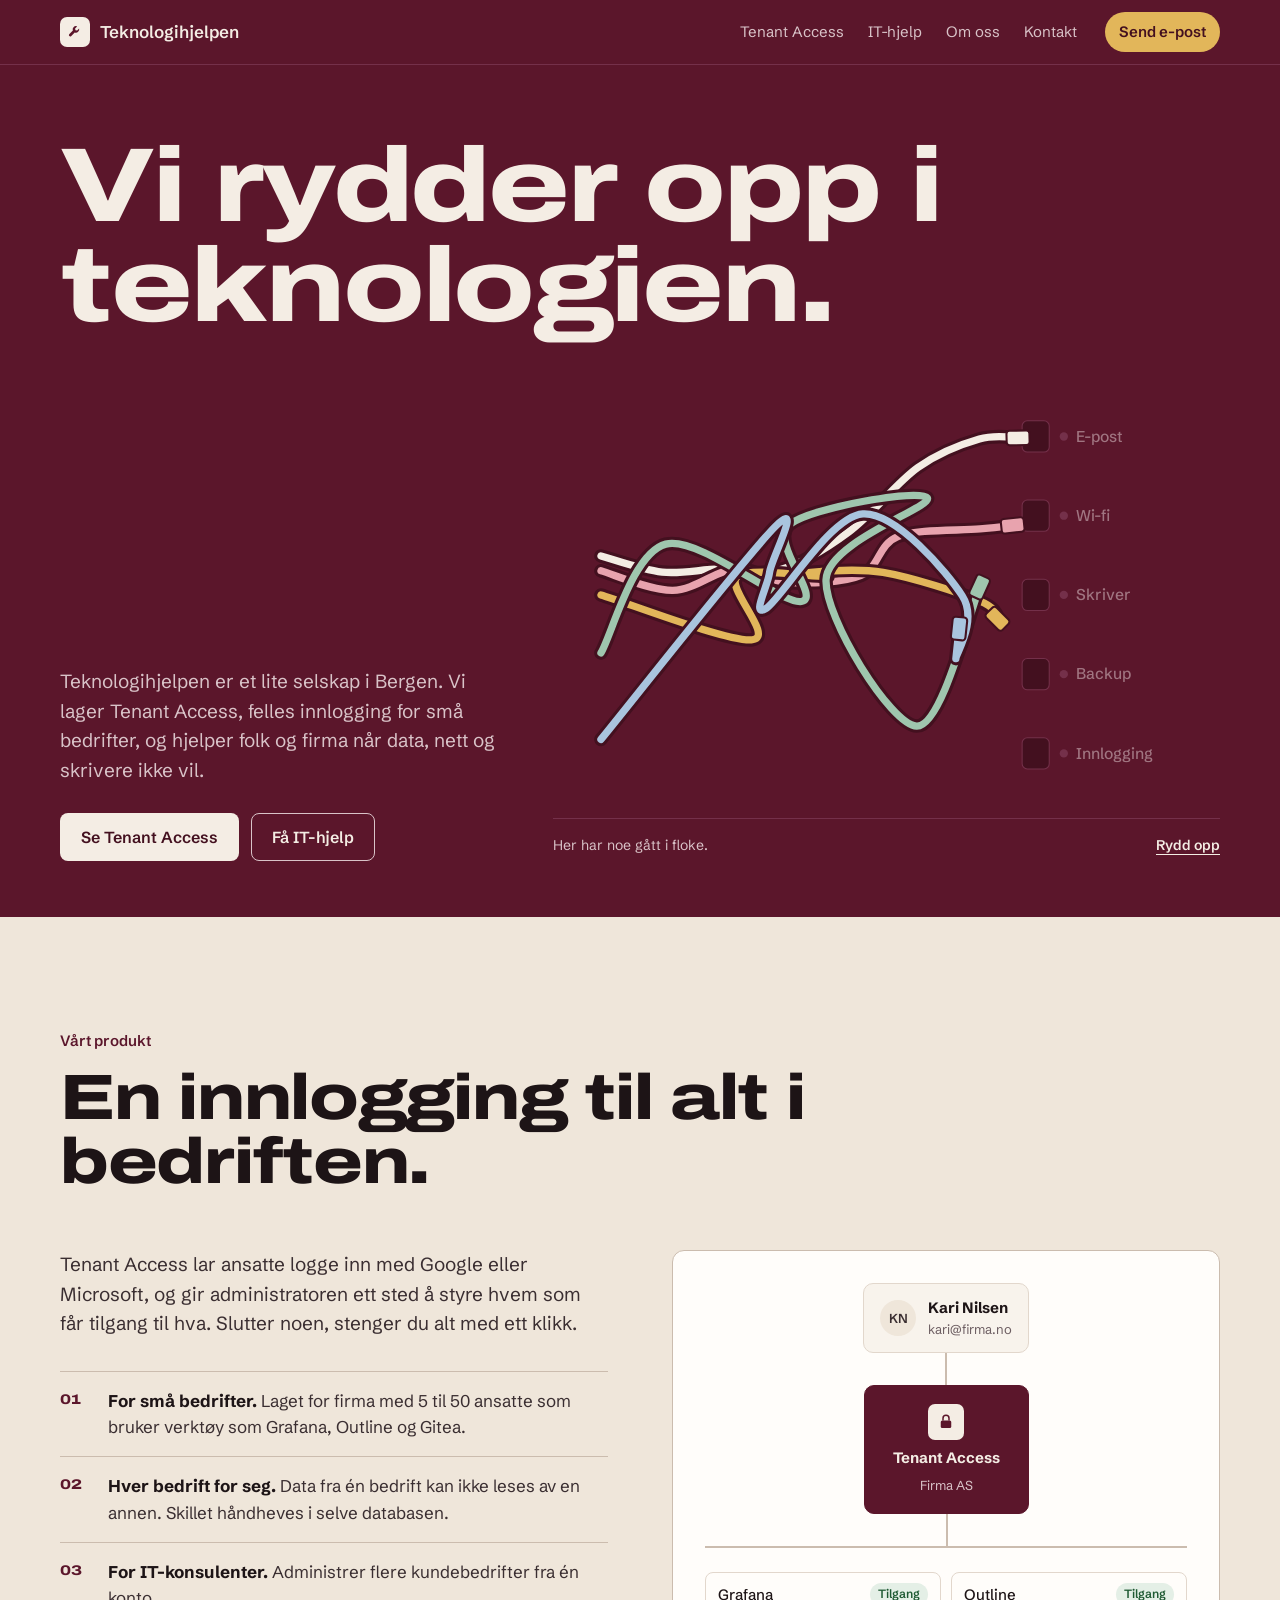
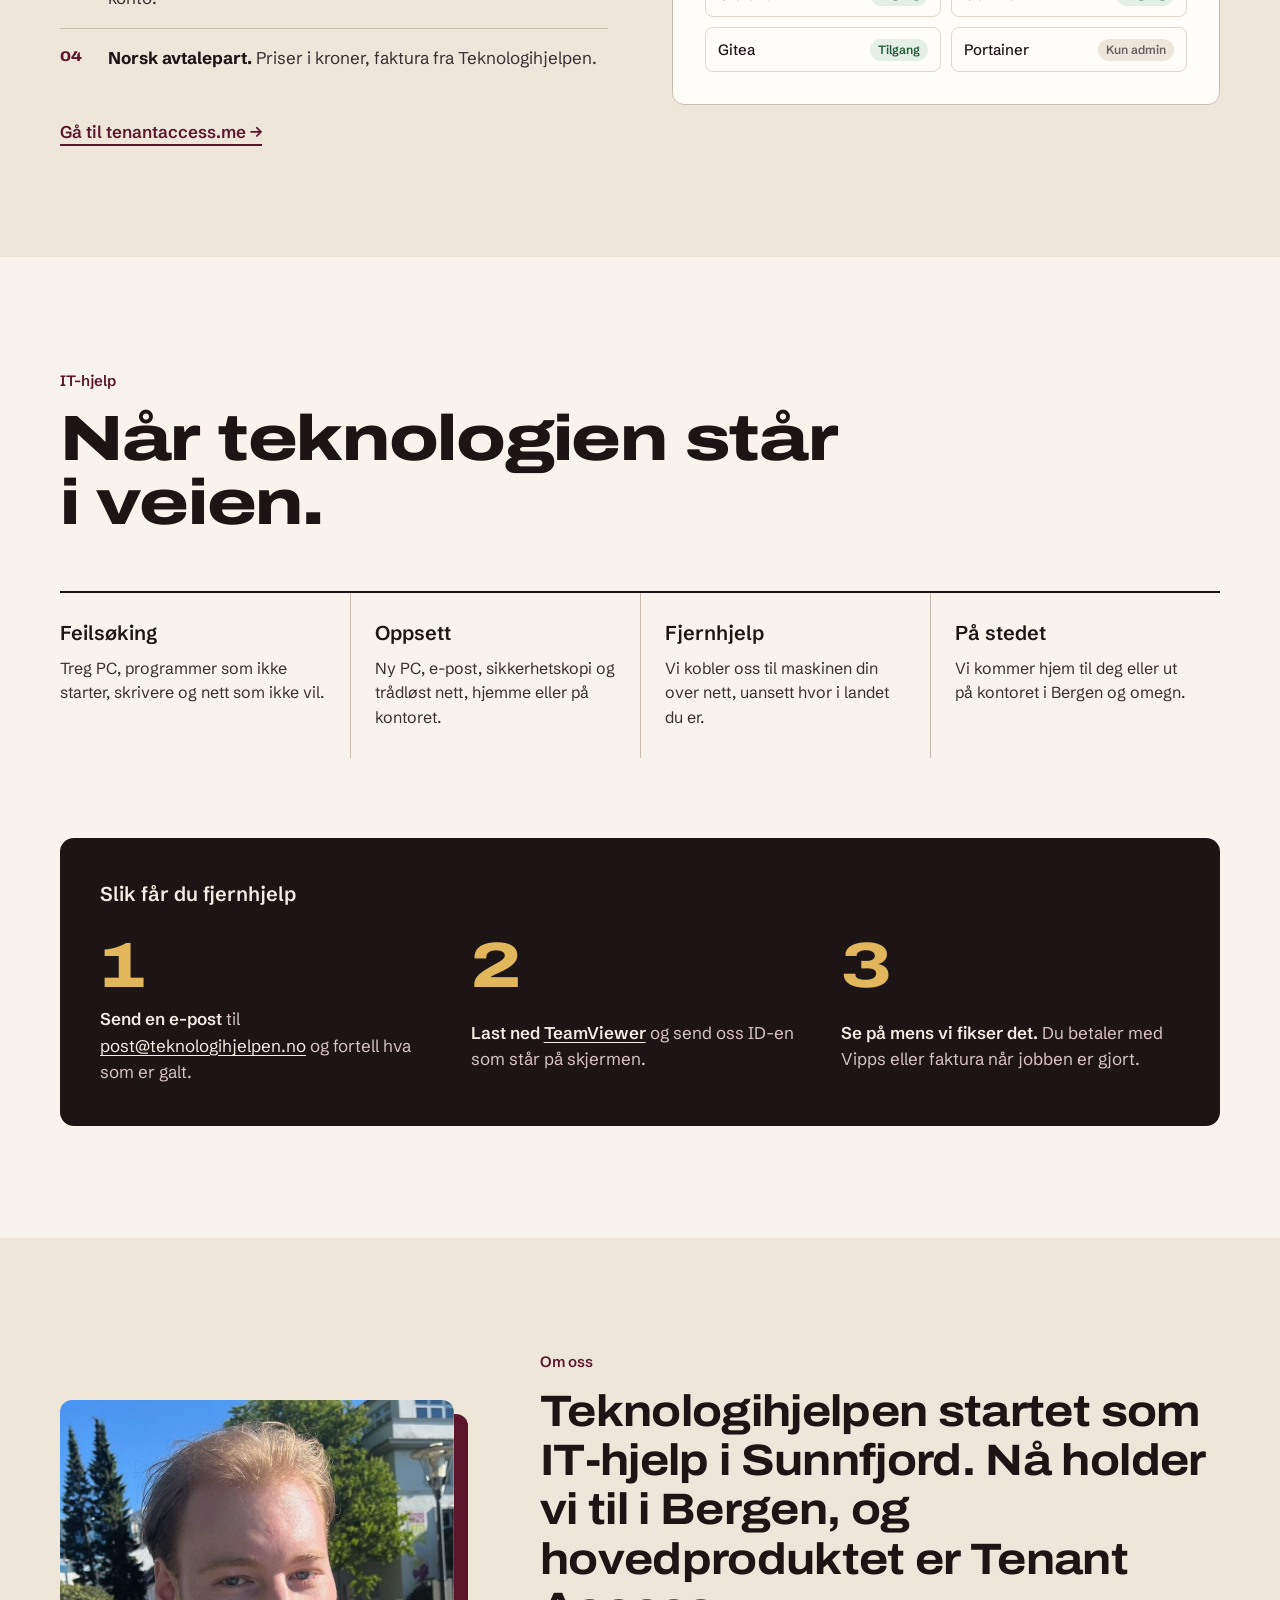
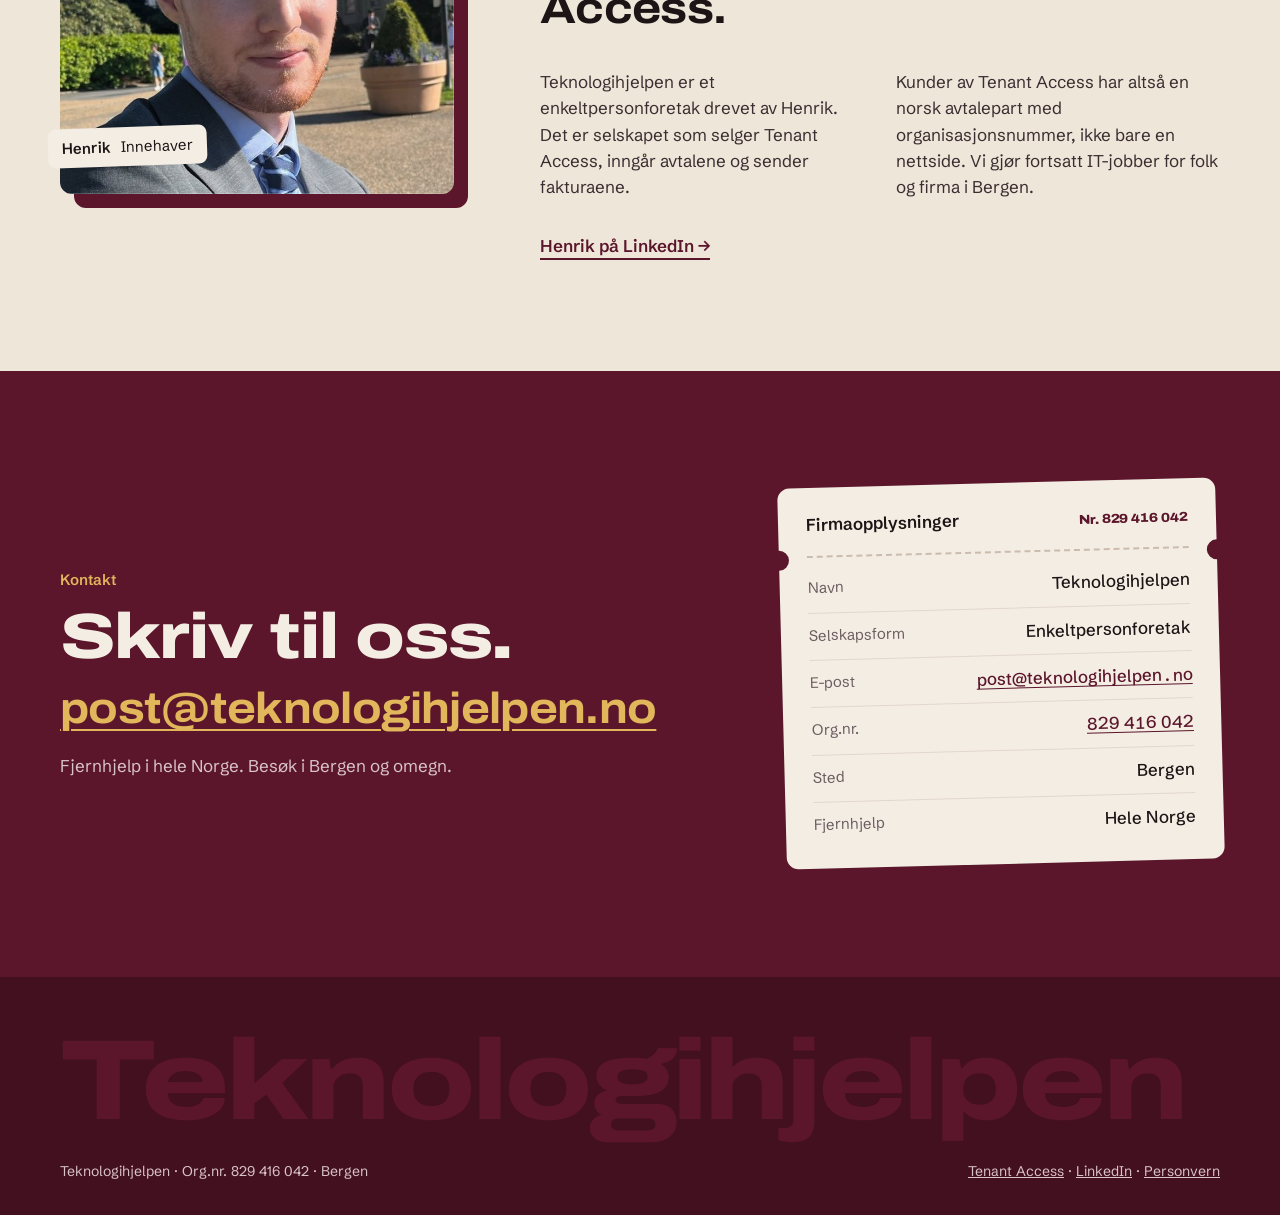
==== index.html @ 7cddd950 "Show post@teknologihjelpen.no instead of the Gmail address Co-Authored-By: Claude Opus 5.5 <noreply@" ====
<!doctype html>
<html lang="nb">
<head>
  <meta charset="utf-8">
  <meta name="viewport" content="width=device-width, initial-scale=1">
  <title>Teknologihjelpen: IT-hjelp og programvare fra Bergen</title>
  <meta name="description" content="Teknologihjelpen er et enkeltpersonforetak i Bergen. Vi lager Tenant Access, felles innlogging for små bedrifter, og hjelper folk og firma med data, nett og skrivere.">
  <meta name="theme-color" content="#5b162b">
  <link rel="icon" href="favicon.svg" type="image/svg+xml">
  <link rel="icon" href="bilder/favicon.ico" sizes="any">
  <link rel="preconnect" href="https://fonts.googleapis.com">
  <link rel="preconnect" href="https://fonts.gstatic.com" crossorigin>
  <link href="https://fonts.googleapis.com/css2?family=Archivo:wdth,wght@100..125,700..900&family=Schibsted+Grotesk:wght@400;500;600&display=swap" rel="stylesheet">
  <link rel="stylesheet" href="style.css">
  <script src="script.js" defer></script>
  <script type="application/ld+json">
  {
    "@context": "https://schema.org",
    "@type": "Organization",
    "name": "Teknologihjelpen",
    "url": "https://teknologihjelpen.no",
    "email": "post@teknologihjelpen.no",
    "taxID": "829416042",
    "areaServed": "Bergen",
    "founder": { "@type": "Person", "name": "Henrik", "sameAs": "https://www.linkedin.com/in/henvagdev/" },
    "owns": { "@type": "SoftwareApplication", "name": "Tenant Access", "url": "https://tenantaccess.me" }
  }
  </script>
</head>
<body>
  <a class="skip" href="#innhold">Hopp til innholdet</a>

  <header class="top">
    <div class="wrap top-row">
      <a class="brand" href="#" aria-label="Teknologihjelpen, til toppen">
        <span class="mark" aria-hidden="true">
          <svg viewBox="0 0 24 24" width="16" height="16"><path fill="currentColor" d="M14.7 3.3a5 5 0 0 0-5.9 6.6l-5.5 5.5a2 2 0 0 0 2.8 2.8l5.5-5.5a5 5 0 0 0 6.6-5.9l-3 3-2.5-.6-.6-2.5 3-3z"/></svg>
        </span>
        Teknologihjelpen
      </a>
      <nav aria-label="Hovedmeny">
        <a href="#tenant-access">Tenant Access</a>
        <a href="#it-hjelp">IT-hjelp</a>
        <a href="#om">Om oss</a>
        <a href="#kontakt">Kontakt</a>
      </nav>
      <a class="call" href="mailto:post@teknologihjelpen.no">Send e-post</a>
    </div>
  </header>

  <main id="innhold">
    <!-- Hero: tangled cables that sort themselves into the right ports -->
    <section class="hero">
      <div class="wrap">
        <h1>Vi rydder opp i teknologien.</h1>
        <div class="hero-row">
          <div class="hero-copy">
            <p class="hero-lead">Teknologihjelpen er et lite selskap i Bergen. Vi lager Tenant Access, felles innlogging for små bedrifter, og hjelper folk og firma når data, nett og skrivere ikke vil.</p>
            <div class="actions">
              <a class="btn btn-cream" href="https://tenantaccess.me">Se Tenant Access</a>
              <a class="btn btn-line" href="#it-hjelp">Få IT-hjelp</a>
            </div>
          </div>
          <figure class="tangle">
            <svg id="cables" viewBox="0 0 640 420" role="img" aria-labelledby="cables-title">
              <title id="cables-title">Fem sammenfiltrede kabler som rettes ut og kobles til hver sin port: e-post, wi-fi, skriver, backup og innlogging.</title>
            </svg>
            <figcaption>
              <span id="tangle-status" aria-live="polite">Alt koblet riktig.</span>
              <button type="button" id="tangle-btn" class="text-btn">Floke dem til igjen</button>
            </figcaption>
          </figure>
        </div>
      </div>
    </section>

    <!-- Tenant Access -->
    <section id="tenant-access" class="section paper">
      <div class="wrap">
        <div class="section-head">
          <p class="kicker">Vårt produkt</p>
          <h2>En innlogging til alt i bedriften.</h2>
        </div>
        <div class="ta-grid">
          <div class="ta-copy">
            <p class="lead">Tenant Access lar ansatte logge inn med Google eller Microsoft, og gir administratoren ett sted å styre hvem som får tilgang til hva. Slutter noen, stenger du alt med ett klikk.</p>
            <ol class="points">
              <li><strong>For små bedrifter.</strong> Laget for firma med 5 til 50 ansatte som bruker verktøy som Grafana, Outline og Gitea.</li>
              <li><strong>Hver bedrift for seg.</strong> Data fra én bedrift kan ikke leses av en annen. Skillet håndheves i selve databasen.</li>
              <li><strong>For IT-konsulenter.</strong> Administrer flere kundebedrifter fra én konto.</li>
              <li><strong>Norsk avtalepart.</strong> Priser i kroner, faktura fra Teknologihjelpen.</li>
            </ol>
            <p><a class="arrow-link" href="https://tenantaccess.me">Gå til tenantaccess.me <span aria-hidden="true">→</span></a></p>
          </div>

          <div class="flow" aria-hidden="true">
            <div class="flow-person">
              <span class="avatar">KN</span>
              <span><b>Kari Nilsen</b><small>kari@firma.no</small></span>
            </div>
            <div class="flow-line"></div>
            <div class="flow-hub">
              <span class="mark mark-lg"><svg viewBox="0 0 24 24" width="18" height="18"><rect x="5" y="10" width="14" height="10" rx="2" fill="currentColor"/><path d="M8 10V7a4 4 0 0 1 8 0v3" fill="none" stroke="currentColor" stroke-width="2"/></svg></span>
              <b>Tenant Access</b>
              <small>Firma AS</small>
            </div>
            <div class="flow-fan">
              <span class="flow-app ok">Grafana <i>Tilgang</i></span>
              <span class="flow-app ok">Outline <i>Tilgang</i></span>
              <span class="flow-app ok">Gitea <i>Tilgang</i></span>
              <span class="flow-app no">Portainer <i>Kun admin</i></span>
            </div>
          </div>
        </div>
      </div>
    </section>

    <!-- IT help -->
    <section id="it-hjelp" class="section">
      <div class="wrap">
        <div class="section-head">
          <p class="kicker">IT-hjelp</p>
          <h2>Når teknologien står i veien.</h2>
        </div>

        <ul class="services">
          <li>
            <h3>Feilsøking</h3>
            <p>Treg PC, programmer som ikke starter, skrivere og nett som ikke vil.</p>
          </li>
          <li>
            <h3>Oppsett</h3>
            <p>Ny PC, e-post, sikkerhetskopi og trådløst nett, hjemme eller på kontoret.</p>
          </li>
          <li>
            <h3>Fjernhjelp</h3>
            <p>Vi kobler oss til maskinen din over nett, uansett hvor i landet du er.</p>
          </li>
          <li>
            <h3>På stedet</h3>
            <p>Vi kommer hjem til deg eller ut på kontoret i Bergen og omegn.</p>
          </li>
        </ul>

        <div class="steps">
          <h3 class="steps-title">Slik får du fjernhjelp</h3>
          <ol>
            <li><span class="num">1</span><p><b>Send en e-post</b> til <a class="ink-link" href="mailto:post@teknologihjelpen.no">post@teknologihjelpen.no</a> og fortell hva som er galt.</p></li>
            <li><span class="num">2</span><p><b>Last ned <a class="ink-link" href="https://www.teamviewer.com/nb/download/">TeamViewer</a></b> og send oss ID-en som står på skjermen.</p></li>
            <li><span class="num">3</span><p><b>Se på mens vi fikser det.</b> Du betaler med Vipps eller faktura når jobben er gjort.</p></li>
          </ol>
        </div>
      </div>
    </section>

    <!-- About -->
    <section id="om" class="section paper">
      <div class="wrap about">
        <figure class="portrait">
          <img src="bilder/henrik.jpg" alt="Henrik, innehaver av Teknologihjelpen" width="720" height="720" loading="lazy">
          <figcaption><b>Henrik</b> Innehaver</figcaption>
        </figure>
        <div class="about-text">
          <p class="kicker">Om oss</p>
          <p class="statement">Teknologihjelpen startet som IT-hjelp i Sunnfjord. Nå holder vi til i Bergen, og hovedproduktet er Tenant Access.</p>
          <div class="about-cols">
            <p>Teknologihjelpen er et enkeltpersonforetak drevet av Henrik. Det er selskapet som selger Tenant Access, inngår avtalene og sender fakturaene.</p>
            <p>Kunder av Tenant Access har altså en norsk avtalepart med organisasjonsnummer, ikke bare en nettside. Vi gjør fortsatt IT-jobber for folk og firma i Bergen.</p>
          </div>
          <p class="about-link"><a class="arrow-link" href="https://www.linkedin.com/in/henvagdev/">Henrik på LinkedIn <span aria-hidden="true">→</span></a></p>
        </div>
      </div>
    </section>

    <!-- Contact -->
    <section id="kontakt" class="contact">
      <div class="wrap contact-grid">
        <div>
          <p class="kicker kicker-light">Kontakt</p>
          <h2 class="contact-title">Skriv til oss.</h2>
          <a class="big-mail" href="mailto:post@teknologihjelpen.no">post@teknologihjelpen.no</a>
          <p class="contact-note">Fjernhjelp i hele Norge. Besøk i Bergen og omegn.</p>
        </div>

        <div class="ticket">
          <div class="ticket-head">
            <span>Firmaopplysninger</span>
            <span class="ticket-no">Nr. 829 416 042</span>
          </div>
          <dl>
            <div><dt>Navn</dt><dd>Teknologihjelpen</dd></div>
            <div><dt>Selskapsform</dt><dd>Enkeltpersonforetak</dd></div>
            <div><dt>E-post</dt><dd><a href="mailto:post@teknologihjelpen.no">post@teknologihjelpen.no</a></dd></div>
            <div><dt>Org.nr.</dt><dd><a href="https://virksomhet.brreg.no/nb/oppslag/enheter/829416042">829 416 042</a></dd></div>
            <div><dt>Sted</dt><dd>Bergen</dd></div>
            <div><dt>Fjernhjelp</dt><dd>Hele Norge</dd></div>
          </dl>
        </div>
      </div>
    </section>
  </main>

  <footer class="foot">
    <div class="wrap">
      <p class="foot-word" aria-hidden="true">Teknologihjelpen</p>
      <div class="foot-row">
        <span>Teknologihjelpen · Org.nr. 829 416 042 · Bergen</span>
        <span><a href="https://tenantaccess.me">Tenant Access</a> · <a href="https://www.linkedin.com/in/henvagdev/">LinkedIn</a> · <a href="https://tenantaccess.me/personvern">Personvern</a></span>
      </div>
    </div>
  </footer>
</body>
</html>
---- style.css ----
/* Teknologihjelpen
   Burgundy from the original logo, warm paper, Archivo (expanded) for display and
   Schibsted Grotesk for text, the same text face as Tenant Access. */

:root {
  --wine: #5b162b;
  --wine-deep: #43101f;
  --wine-line: #74304a;
  --cream: #f4ede4;
  --cream-muted: #d9c3c8;
  --paper: #f8f3ec;
  --paper-2: #efe6da;
  --surface: #fffdfa;
  --ink: #1d1416;
  --ink-2: #3a2e31;
  --muted: #6c5d61;
  --line: #e2d7cc;
  --line-strong: #cbbcae;
  --signal: #e2b65a;
  --display: "Archivo", "Arial Black", system-ui, sans-serif;
  --text: "Schibsted Grotesk", system-ui, sans-serif;
  --col: min(1160px, 100% - 3rem);
}

*, *::before, *::after { box-sizing: border-box; }
html { scroll-behavior: smooth; scroll-padding-top: 76px; }
@media (prefers-reduced-motion: reduce) { html { scroll-behavior: auto; } }

body {
  margin: 0;
  background: var(--paper);
  color: var(--ink);
  font-family: var(--text);
  font-size: 17px;
  line-height: 1.55;
  -webkit-font-smoothing: antialiased;
}

h1, h2, h3, p { margin: 0; }
a { color: inherit; }
:focus-visible { outline: 2px solid var(--signal); outline-offset: 3px; border-radius: 4px; }

.wrap { width: var(--col); margin-inline: auto; }
.skip { position: absolute; left: -9999px; }
.skip:focus { left: 16px; top: 12px; z-index: 20; background: var(--surface); color: var(--ink); padding: 8px 12px; }

.display, h1, h2, .foot-word, .num {
  font-family: var(--display);
  font-stretch: 125%;
  font-weight: 800;
  letter-spacing: -0.02em;
}

/* Header */
.top {
  position: sticky; top: 0; z-index: 10;
  background: var(--wine);
  color: var(--cream);
  border-bottom: 1px solid var(--wine-line);
}
.top-row { display: flex; align-items: center; gap: 28px; height: 64px; }
.brand { display: inline-flex; align-items: center; gap: 10px; font-weight: 600; text-decoration: none; }
.mark {
  display: inline-grid; place-items: center;
  width: 30px; height: 30px; border-radius: 7px;
  background: var(--cream); color: var(--wine);
}
nav { display: flex; gap: 24px; margin-left: auto; font-size: 15px; }
nav a { text-decoration: none; color: var(--cream-muted); }
nav a:hover { color: var(--cream); }
.call {
  font-size: 15px; font-weight: 600; text-decoration: none;
  padding: 8px 14px; border-radius: 999px;
  background: var(--signal); color: var(--wine-deep);
}
.call:hover { background: var(--cream); }

/* Hero */
.hero { background: var(--wine); color: var(--cream); padding: 72px 0 56px; overflow: hidden; }
.hero h1 {
  font-size: clamp(42px, 8.2vw, 112px);
  line-height: 0.95;
  max-width: 11ch;
}
.hero-row {
  display: grid; grid-template-columns: minmax(0, 0.8fr) minmax(0, 1.2fr);
  gap: 48px; align-items: end; margin-top: 40px;
}
.hero-lead { font-size: 19px; color: var(--cream-muted); max-width: 40ch; }
.actions { display: flex; flex-wrap: wrap; gap: 12px; margin-top: 28px; }
.btn {
  display: inline-flex; align-items: center; height: 48px; padding: 0 20px;
  border-radius: 8px; font-weight: 600; font-size: 16px; text-decoration: none;
  border: 1.5px solid transparent;
}
.btn-cream { background: var(--cream); color: var(--wine-deep); }
.btn-cream:hover { background: #fff; }
.btn-line { border-color: var(--cream-muted); color: var(--cream); }
.btn-line:hover { border-color: var(--cream); }

.tangle { margin: 0; }
.tangle svg { display: block; width: 100%; height: auto; }
.tangle figcaption {
  display: flex; justify-content: space-between; align-items: center; gap: 16px;
  border-top: 1px solid var(--wine-line); padding-top: 12px; margin-top: 4px;
  font-size: 14px; color: var(--cream-muted);
}
.text-btn {
  font: inherit; font-weight: 600; color: var(--cream); background: none; border: 0; padding: 4px 0;
  cursor: pointer; text-decoration: underline; text-underline-offset: 4px;
}
.text-btn:hover { color: var(--signal); }
.port-label { font-family: var(--text); font-size: 15px; font-weight: 500; }

/* Sections */
.section { padding: 112px 0; }
.paper { background: var(--paper-2); }
.section-head { margin-bottom: 56px; }
.kicker { font-size: 15px; font-weight: 600; color: var(--wine); margin-bottom: 14px; }
.kicker-light { color: var(--signal); }
h2 { font-size: clamp(32px, 5vw, 64px); line-height: 1; max-width: 16ch; }
.lead { font-size: 19px; color: var(--ink-2); }

/* Tenant Access */
.ta-grid { display: grid; grid-template-columns: minmax(0, 1fr) minmax(0, 1fr); gap: 64px; align-items: start; }
.points { list-style: none; counter-reset: p; margin: 32px 0; padding: 0; }
.points li {
  counter-increment: p; position: relative;
  padding: 16px 0 16px 48px; border-top: 1px solid var(--line-strong); color: var(--ink-2);
}
.points li::before {
  content: counter(p, decimal-leading-zero);
  position: absolute; left: 0; top: 17px;
  font-family: var(--display); font-stretch: 125%; font-weight: 800; font-size: 14px; color: var(--wine);
}
.points strong { color: var(--ink); }
.arrow-link { font-weight: 600; color: var(--wine); text-decoration: none; border-bottom: 2px solid currentColor; padding-bottom: 2px; }
.arrow-link span { display: inline-block; transition: transform .2s ease; }
.arrow-link:hover span { transform: translateX(4px); }

.flow {
  background: var(--surface); border: 1px solid var(--line-strong); border-radius: 12px;
  padding: 32px; display: grid; justify-items: center; gap: 0;
}
.flow-person, .flow-hub {
  display: flex; align-items: center; gap: 12px;
  border: 1px solid var(--line); border-radius: 10px; padding: 12px 16px; background: var(--paper);
  font-size: 15px;
}
.flow-person b, .flow-hub b { display: block; }
.flow-person small, .flow-hub small { display: block; color: var(--muted); font-size: 13px; }
.flow-hub { background: var(--wine); color: var(--cream); border-color: var(--wine); flex-direction: column; gap: 6px; padding: 18px 28px; }
.flow-hub small { color: var(--cream-muted); }
.mark-lg { width: 36px; height: 36px; }
.avatar {
  display: inline-grid; place-items: center; width: 36px; height: 36px; border-radius: 50%;
  background: var(--paper-2); font-weight: 600; font-size: 13px; color: var(--ink-2);
}
.flow-line { width: 2px; height: 32px; background: var(--line-strong); position: relative; overflow: hidden; }
.flow-line::after {
  content: ""; position: absolute; left: 0; top: -12px; width: 2px; height: 12px; background: var(--wine);
  animation: pulse 1.8s ease-in-out infinite;
}
@keyframes pulse { to { top: 32px; } }
.flow-fan {
  display: grid; grid-template-columns: 1fr 1fr; gap: 10px; width: 100%;
  margin-top: 32px; padding-top: 24px; border-top: 2px solid var(--line-strong); position: relative;
}
.flow-fan::before { content: ""; position: absolute; left: 50%; top: -34px; width: 2px; height: 32px; background: var(--line-strong); }
.flow-app {
  display: flex; justify-content: space-between; align-items: center; gap: 8px;
  border: 1px solid var(--line); border-radius: 8px; padding: 10px 12px; font-size: 15px; font-weight: 500;
}
.flow-app i { font-style: normal; font-size: 12px; font-weight: 600; padding: 2px 8px; border-radius: 999px; }
.flow-app.ok i { background: #e4efe6; color: #1f5a33; }
.flow-app.no i { background: var(--paper-2); color: var(--muted); }

/* IT help */
.services {
  list-style: none; margin: 0; padding: 0;
  display: grid; grid-template-columns: repeat(4, minmax(0, 1fr));
  border-top: 2px solid var(--ink);
}
.services li { padding: 24px 24px 28px 0; }
.services li + li { padding-left: 24px; border-left: 1px solid var(--line-strong); }
.services h3 { font-size: 20px; font-weight: 600; margin-bottom: 8px; }
.services p { color: var(--ink-2); font-size: 16px; }

.steps { margin-top: 80px; background: var(--ink); color: var(--cream); border-radius: 14px; padding: 40px; }
.steps-title { font-size: 20px; font-weight: 600; margin-bottom: 28px; color: var(--cream); }
.steps ol { list-style: none; margin: 0; padding: 0; display: grid; grid-template-columns: repeat(3, minmax(0, 1fr)); gap: 32px; }
.steps li { display: grid; gap: 12px; }
.steps .num { font-size: 64px; line-height: 0.9; color: var(--signal); }
.steps p { color: var(--cream-muted); }
.steps b { color: var(--cream); font-weight: 600; }
.ink-link { color: var(--cream); text-underline-offset: 3px; }
.ink-link:hover { color: var(--signal); }

/* About */
.statement {
  font-family: var(--display); font-stretch: 112%; font-weight: 700;
  font-size: clamp(26px, 3.6vw, 44px); line-height: 1.12; letter-spacing: -0.015em;
  max-width: 24ch; color: var(--ink);
}
.about { display: grid; grid-template-columns: minmax(0, 0.75fr) minmax(0, 1.25fr); gap: 72px; align-items: center; }
.portrait { position: relative; margin: 0 14px 14px 0; }
.portrait::before {
  content: ""; position: absolute; inset: 14px -14px -14px 14px; border-radius: 12px; background: var(--wine);
}
.portrait img {
  position: relative; display: block; width: 100%; height: auto; aspect-ratio: 1;
  object-fit: cover; border-radius: 12px;
}
.portrait figcaption {
  position: absolute; left: -12px; bottom: 28px;
  background: var(--cream); color: var(--ink); border-radius: 8px; padding: 8px 14px;
  font-size: 15px; transform: rotate(-2deg);
}
.portrait figcaption b { font-weight: 600; margin-right: 6px; }
.about-cols { display: grid; grid-template-columns: 1fr 1fr; gap: 32px; margin-top: 36px; }
.about-link { margin-top: 32px; }
.about-cols p { color: var(--ink-2); }

/* Contact */
.contact { background: var(--wine); color: var(--cream); padding: 112px 0; }
.contact-grid { display: grid; grid-template-columns: minmax(0, 1.2fr) minmax(0, 0.8fr); gap: 64px; align-items: center; }
.contact-title { font-size: clamp(32px, 5vw, 64px); }
.big-mail {
  display: inline-block; margin-top: 16px;
  font-family: var(--display); font-stretch: 112%; font-weight: 700; letter-spacing: -0.015em;
  font-size: clamp(22px, 3.4vw, 44px); line-height: 1.1; color: var(--signal);
  text-decoration: underline; text-decoration-thickness: 2px; text-underline-offset: 6px;
  overflow-wrap: anywhere;
}
.big-mail:hover { color: var(--cream); }
.contact-note { margin-top: 20px; color: var(--cream-muted); }

.ticket {
  position: relative; background: var(--cream); color: var(--ink);
  border-radius: 12px; padding: 24px 28px 20px; transform: rotate(-1.5deg);
}
.ticket::before, .ticket::after {
  content: ""; position: absolute; top: 62px; width: 20px; height: 20px; border-radius: 50%; background: var(--wine);
}
.ticket::before { left: -10px; }
.ticket::after { right: -10px; }
.ticket-head {
  display: flex; justify-content: space-between; gap: 12px; align-items: baseline;
  font-weight: 600; padding-bottom: 18px; border-bottom: 2px dashed var(--line-strong);
}
.ticket-no { font-family: var(--display); font-stretch: 112%; font-weight: 800; font-size: 13px; color: var(--wine); }
.ticket dl { margin: 8px 0 0; }
.ticket dl div { display: flex; justify-content: space-between; gap: 16px; padding: 10px 0; border-bottom: 1px solid var(--line); }
.ticket dl div:last-child { border-bottom: 0; }
.ticket dt { color: var(--muted); font-size: 15px; }
.ticket dd { margin: 0; font-weight: 500; text-align: right; overflow-wrap: anywhere; font-variant-numeric: tabular-nums; }
.ticket a { color: var(--wine); text-underline-offset: 3px; }

/* Footer */
.foot { background: var(--wine-deep); color: var(--cream-muted); padding: 56px 0 32px; font-size: 14px; overflow: hidden; }
.foot-word {
  font-size: calc(min(1160px, 100vw - 3rem) / 10.2); line-height: 0.85; color: var(--wine);
  white-space: nowrap; margin-bottom: 32px; letter-spacing: -0.035em;
}
.foot-row { display: flex; flex-wrap: wrap; justify-content: space-between; gap: 12px; }
.foot a { color: var(--cream-muted); }
.foot a:hover { color: var(--cream); }

/* Small screens */
@media (max-width: 900px) {
  .hero-row, .ta-grid, .contact-grid { grid-template-columns: 1fr; }
  .about { grid-template-columns: 1fr; gap: 48px; }
  .portrait { max-width: 360px; }
  .services { grid-template-columns: 1fr 1fr; }
  .services li:nth-child(3) { padding-left: 0; border-left: 0; }
  .services li:nth-child(n+3) { border-top: 1px solid var(--line-strong); }
  .steps ol { grid-template-columns: 1fr; gap: 24px; }
  .steps li { grid-template-columns: 56px 1fr; align-items: start; }
  .steps .num { font-size: 44px; }
}
@media (max-width: 640px) {
  :root { --col: calc(100% - 32px); }
  body { font-size: 16px; }
  nav { display: none; }
  .call { margin-left: auto; }
  .hero { padding: 48px 0 40px; }
  .hero-row { margin-top: 28px; gap: 32px; }
  .section, .contact { padding: 72px 0; }
  .section-head { margin-bottom: 36px; }
  .services { grid-template-columns: 1fr; }
  .services li, .services li + li { padding: 20px 0; border-left: 0; }
  .services li + li { border-top: 1px solid var(--line-strong); }
  .steps { padding: 28px 24px; margin-top: 56px; }
  .flow { padding: 20px; }
  .flow-fan { grid-template-columns: 1fr; }
  .about-cols { grid-template-columns: 1fr; gap: 16px; }
  .portrait figcaption { left: 12px; }
  .ticket { transform: none; }
  .foot-word { font-size: calc((100vw - 32px) / 10.2); }
  .port-label { font-size: 24px; }
}
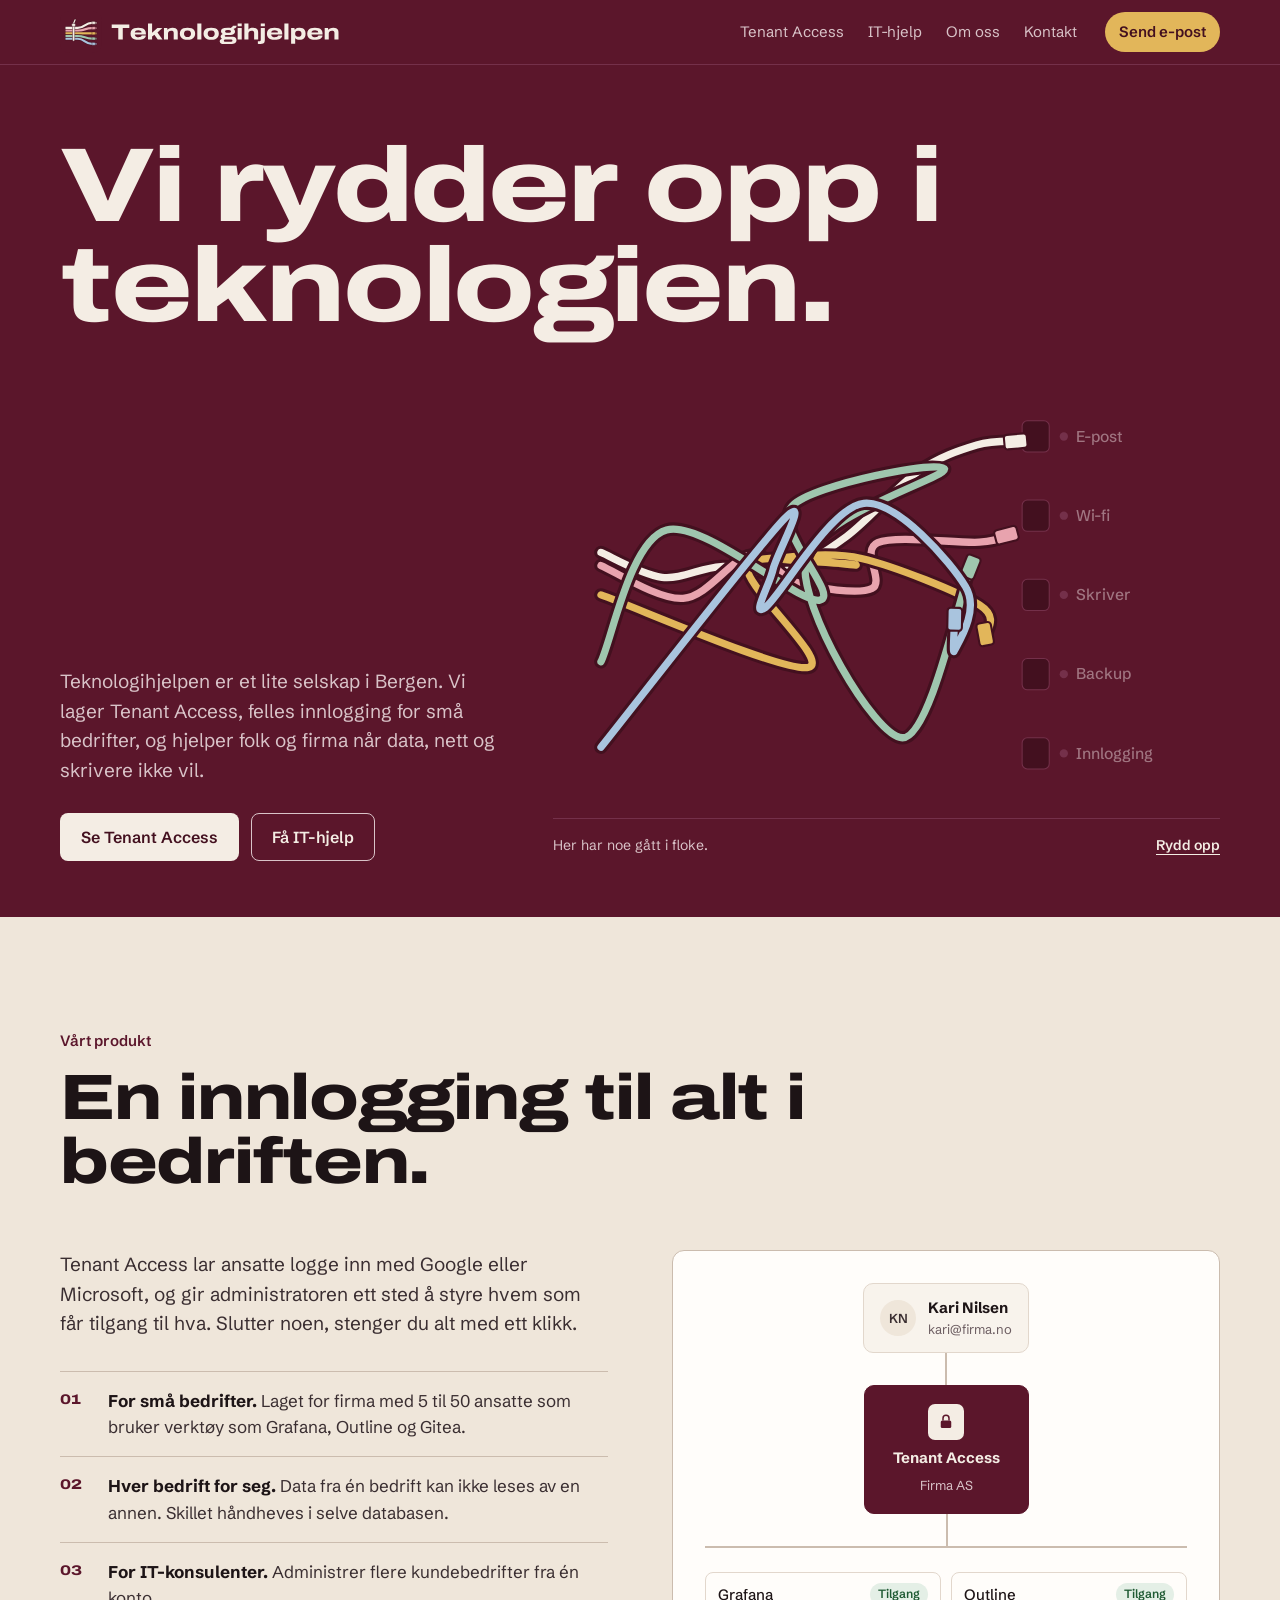
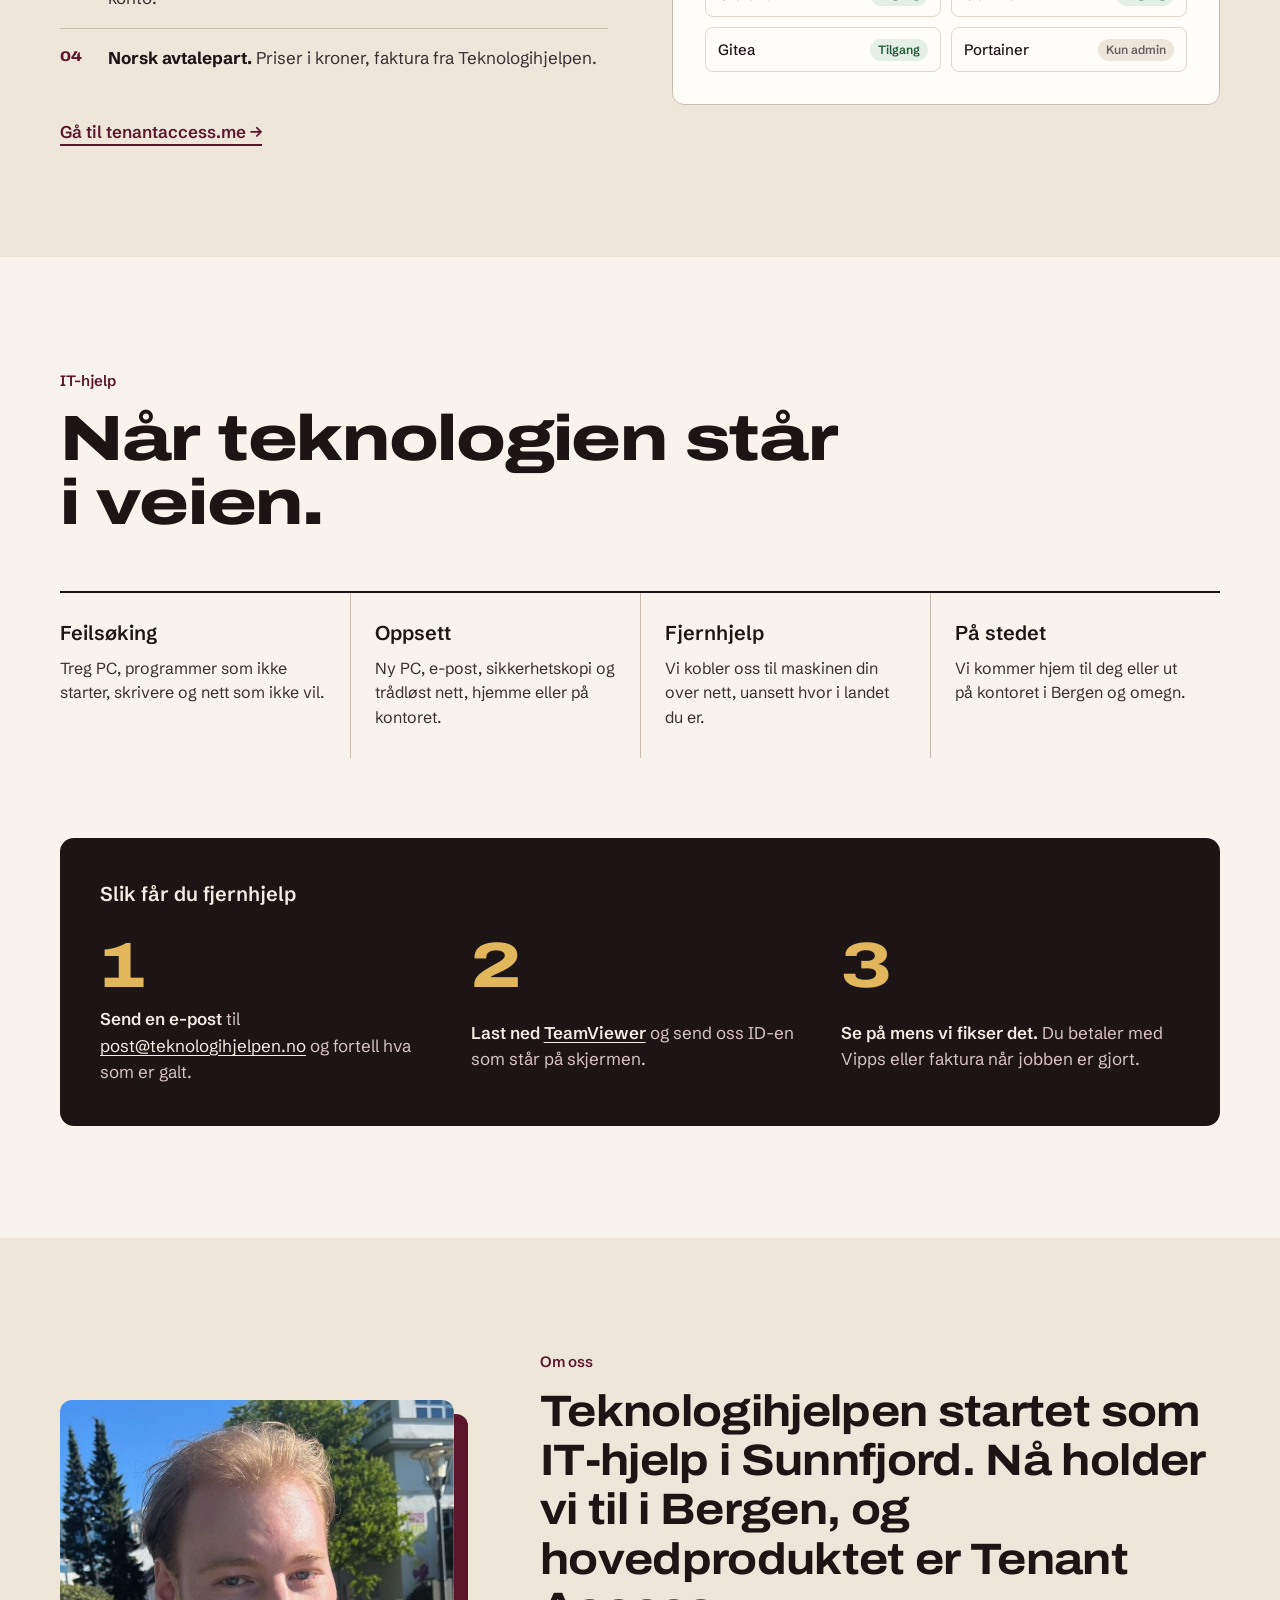
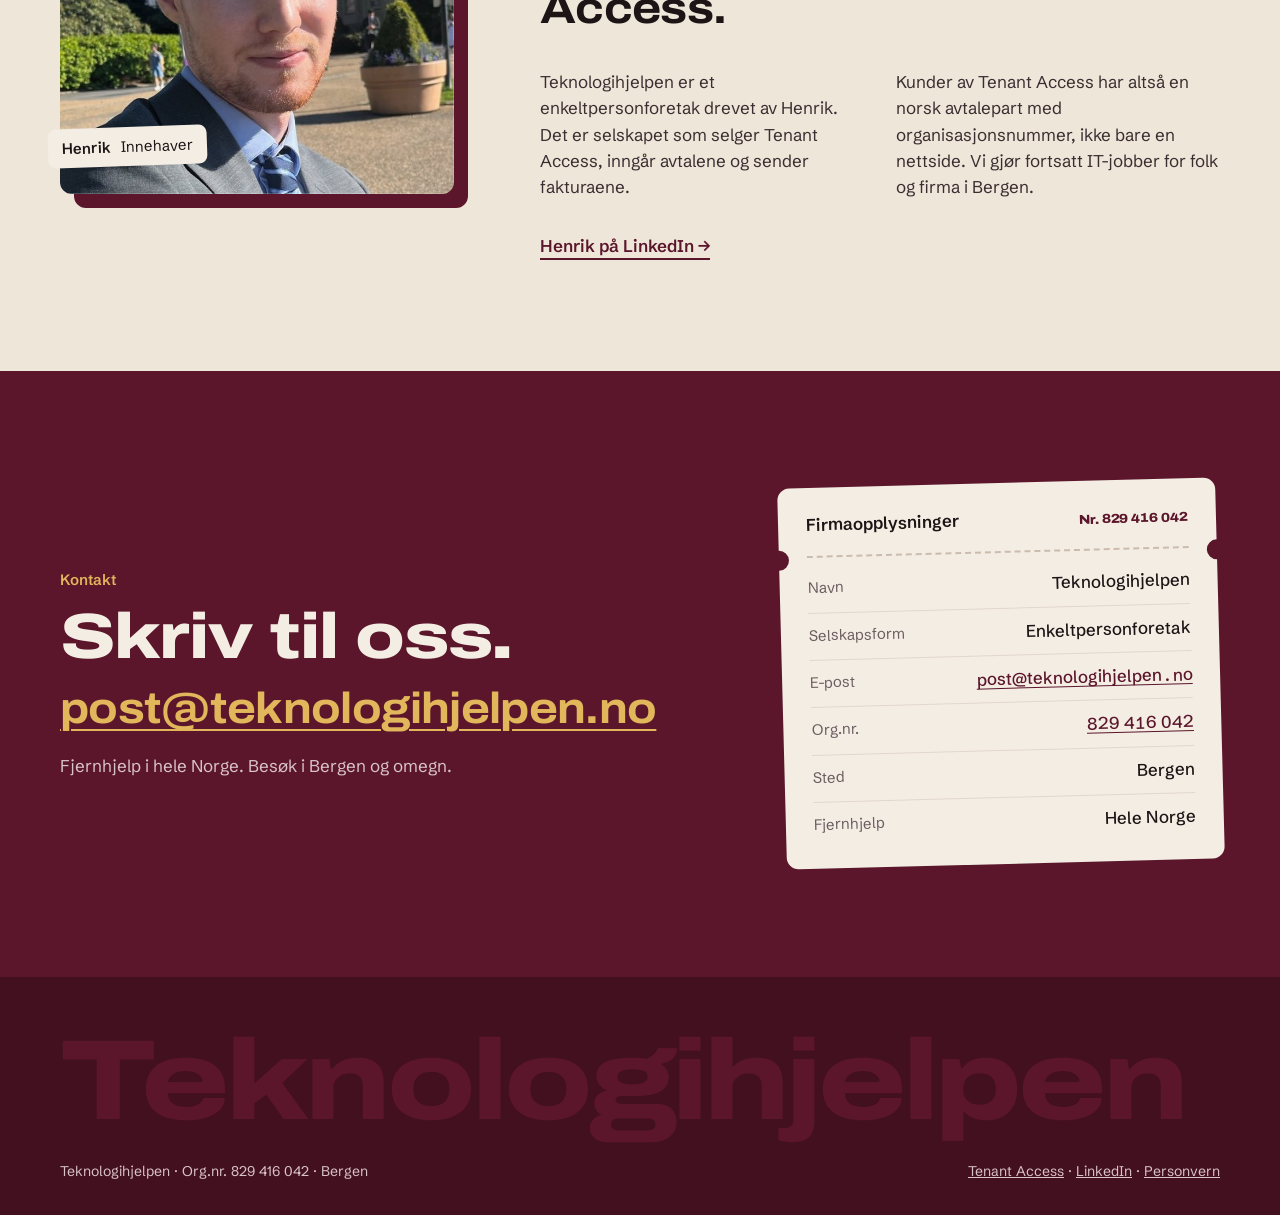
==== commit 6b156481: "Use the new cable-tie logo in the header, favicons and link previews Header shows the logo lockup in" ====
--- a/index.html
+++ b/index.html
@@ -6,8 +6,19 @@
   <title>Teknologihjelpen: IT-hjelp og programvare fra Bergen</title>
   <meta name="description" content="Teknologihjelpen er et enkeltpersonforetak i Bergen. Vi lager Tenant Access, felles innlogging for små bedrifter, og hjelper folk og firma med data, nett og skrivere.">
   <meta name="theme-color" content="#5b162b">
-  <link rel="icon" href="favicon.svg" type="image/svg+xml">
-  <link rel="icon" href="bilder/favicon.ico" sizes="any">
+  <link rel="icon" href="/favicon.ico" sizes="32x32">
+  <link rel="icon" href="/favicon.svg" type="image/svg+xml">
+  <link rel="icon" href="/icon-192.png" type="image/png" sizes="192x192">
+  <link rel="apple-touch-icon" href="/apple-touch-icon.png">
+  <meta property="og:type" content="website">
+  <meta property="og:site_name" content="Teknologihjelpen">
+  <meta property="og:title" content="Teknologihjelpen: IT-hjelp og programvare fra Bergen">
+  <meta property="og:description" content="Vi lager Tenant Access, felles innlogging for små bedrifter, og hjelper folk og firma med data, nett og skrivere.">
+  <meta property="og:url" content="https://teknologihjelpen.no/">
+  <meta property="og:image" content="https://teknologihjelpen.no/bilder/logo/og-image.png">
+  <meta property="og:image:width" content="1200">
+  <meta property="og:image:height" content="630">
+  <meta name="twitter:card" content="summary_large_image">
   <link rel="preconnect" href="https://fonts.googleapis.com">
   <link rel="preconnect" href="https://fonts.gstatic.com" crossorigin>
   <link href="https://fonts.googleapis.com/css2?family=Archivo:wdth,wght@100..125,700..900&family=Schibsted+Grotesk:wght@400;500;600&display=swap" rel="stylesheet">
@@ -19,6 +30,7 @@
     "@type": "Organization",
     "name": "Teknologihjelpen",
     "url": "https://teknologihjelpen.no",
+    "logo": "https://teknologihjelpen.no/bilder/logo/teknologihjelpen-logo-512.png",
     "email": "post@teknologihjelpen.no",
     "taxID": "829416042",
     "areaServed": "Bergen",
@@ -33,10 +45,7 @@
   <header class="top">
     <div class="wrap top-row">
       <a class="brand" href="#" aria-label="Teknologihjelpen, til toppen">
-        <span class="mark" aria-hidden="true">
-          <svg viewBox="0 0 24 24" width="16" height="16"><path fill="currentColor" d="M14.7 3.3a5 5 0 0 0-5.9 6.6l-5.5 5.5a2 2 0 0 0 2.8 2.8l5.5-5.5a5 5 0 0 0 6.6-5.9l-3 3-2.5-.6-.6-2.5 3-3z"/></svg>
-        </span>
-        Teknologihjelpen
+        <img class="brand-logo" src="bilder/logo/teknologihjelpen-lockup-dark.svg" alt="Teknologihjelpen" width="279" height="42">
       </a>
       <nav aria-label="Hovedmeny">
         <a href="#tenant-access">Tenant Access</a>
--- a/style.css
+++ b/style.css
@@ -60,6 +60,7 @@
 }
 .top-row { display: flex; align-items: center; gap: 28px; height: 64px; }
 .brand { display: inline-flex; align-items: center; gap: 10px; font-weight: 600; text-decoration: none; }
+.brand-logo { display: block; height: 42px; width: auto; }
 .mark {
   display: inline-grid; place-items: center;
   width: 30px; height: 30px; border-radius: 7px;
@@ -283,6 +284,7 @@
   body { font-size: 16px; }
   nav { display: none; }
   .call { margin-left: auto; }
+  .brand-logo { height: 32px; }
   .hero { padding: 48px 0 40px; }
   .hero-row { margin-top: 28px; gap: 32px; }
   .section, .contact { padding: 72px 0; }
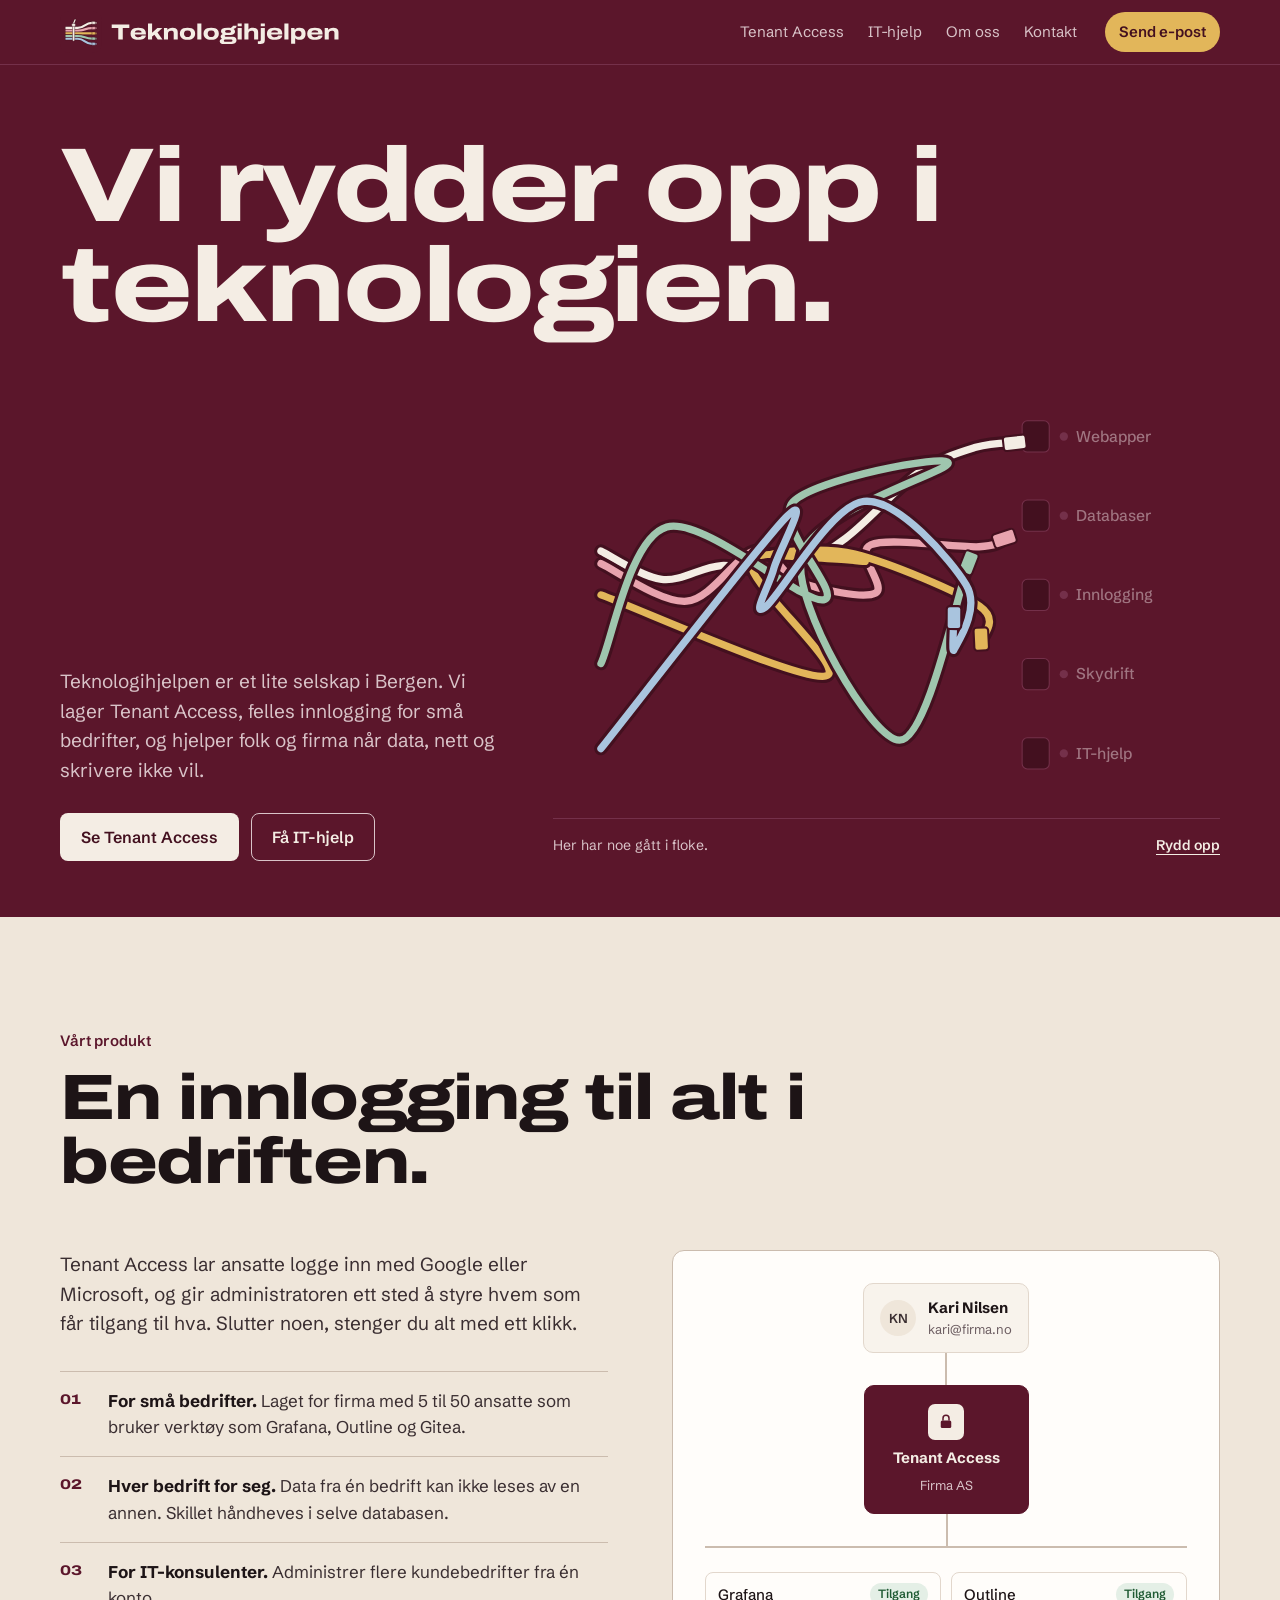
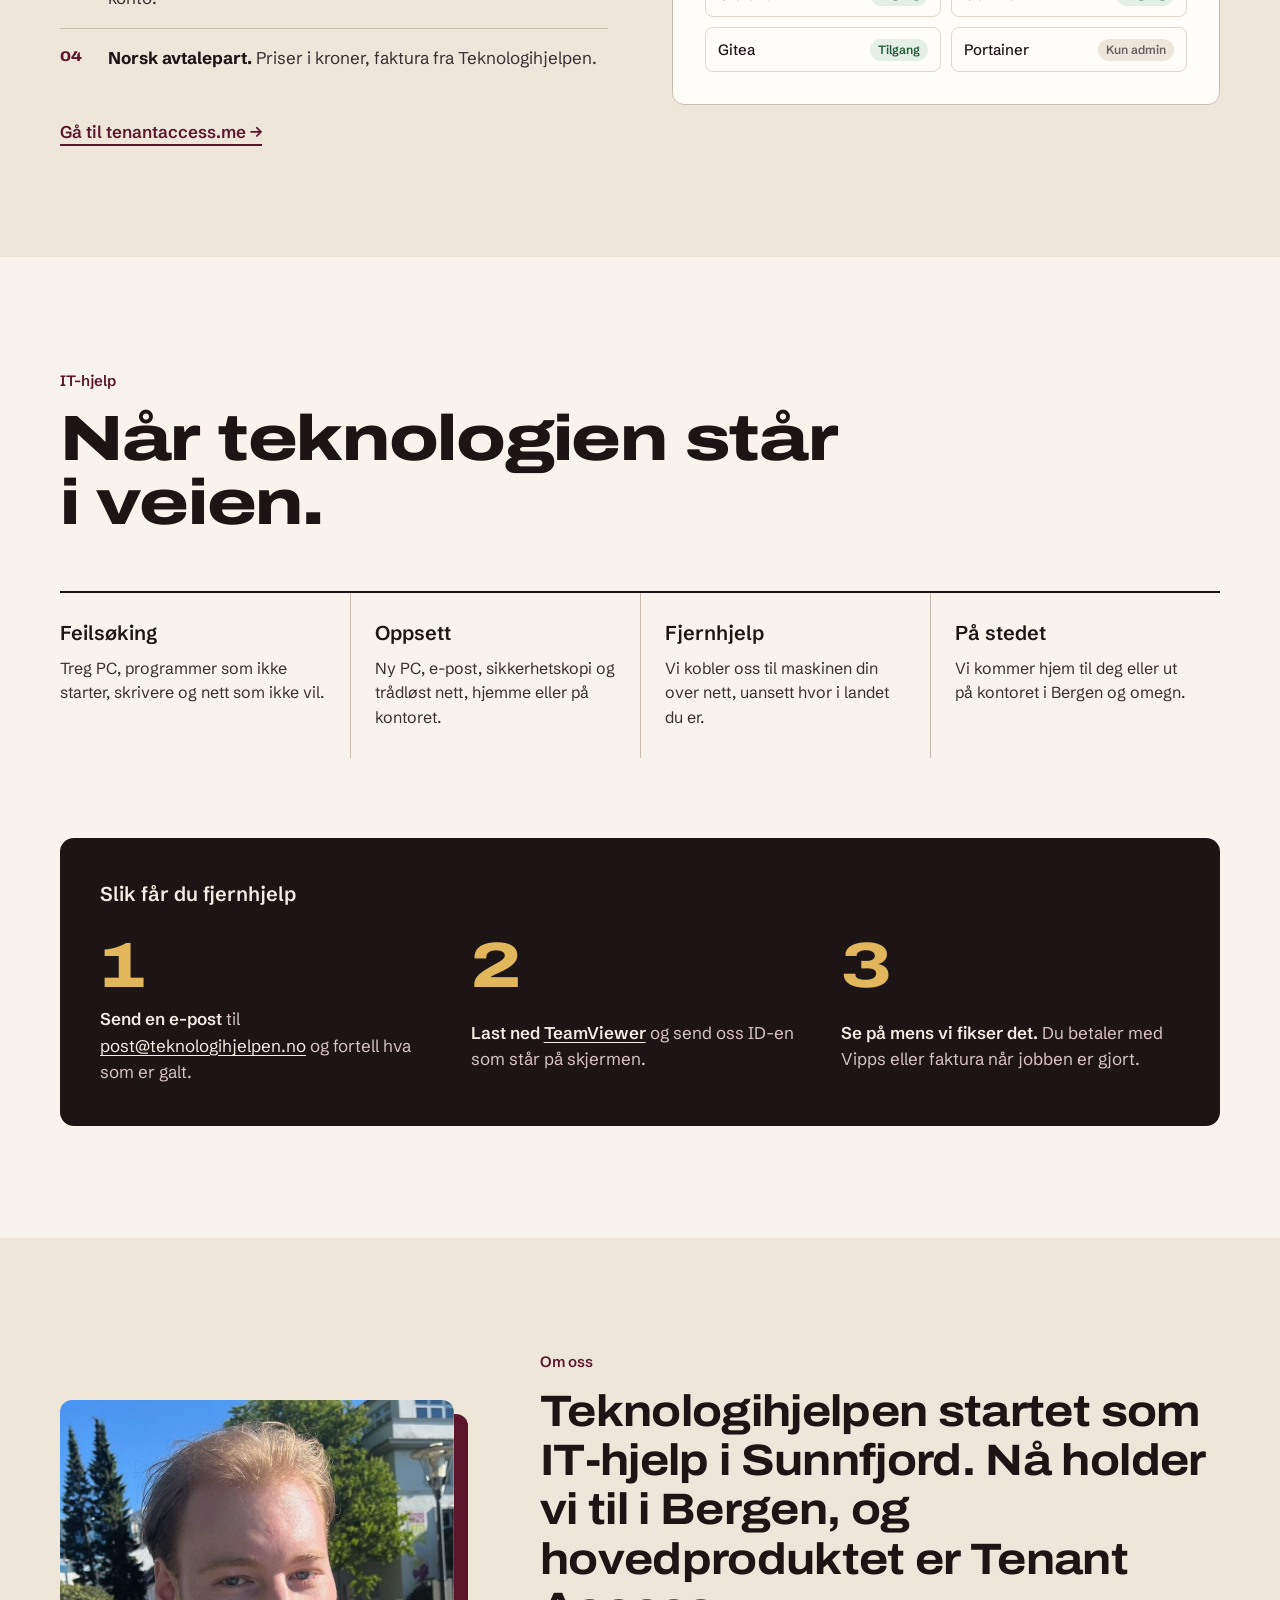
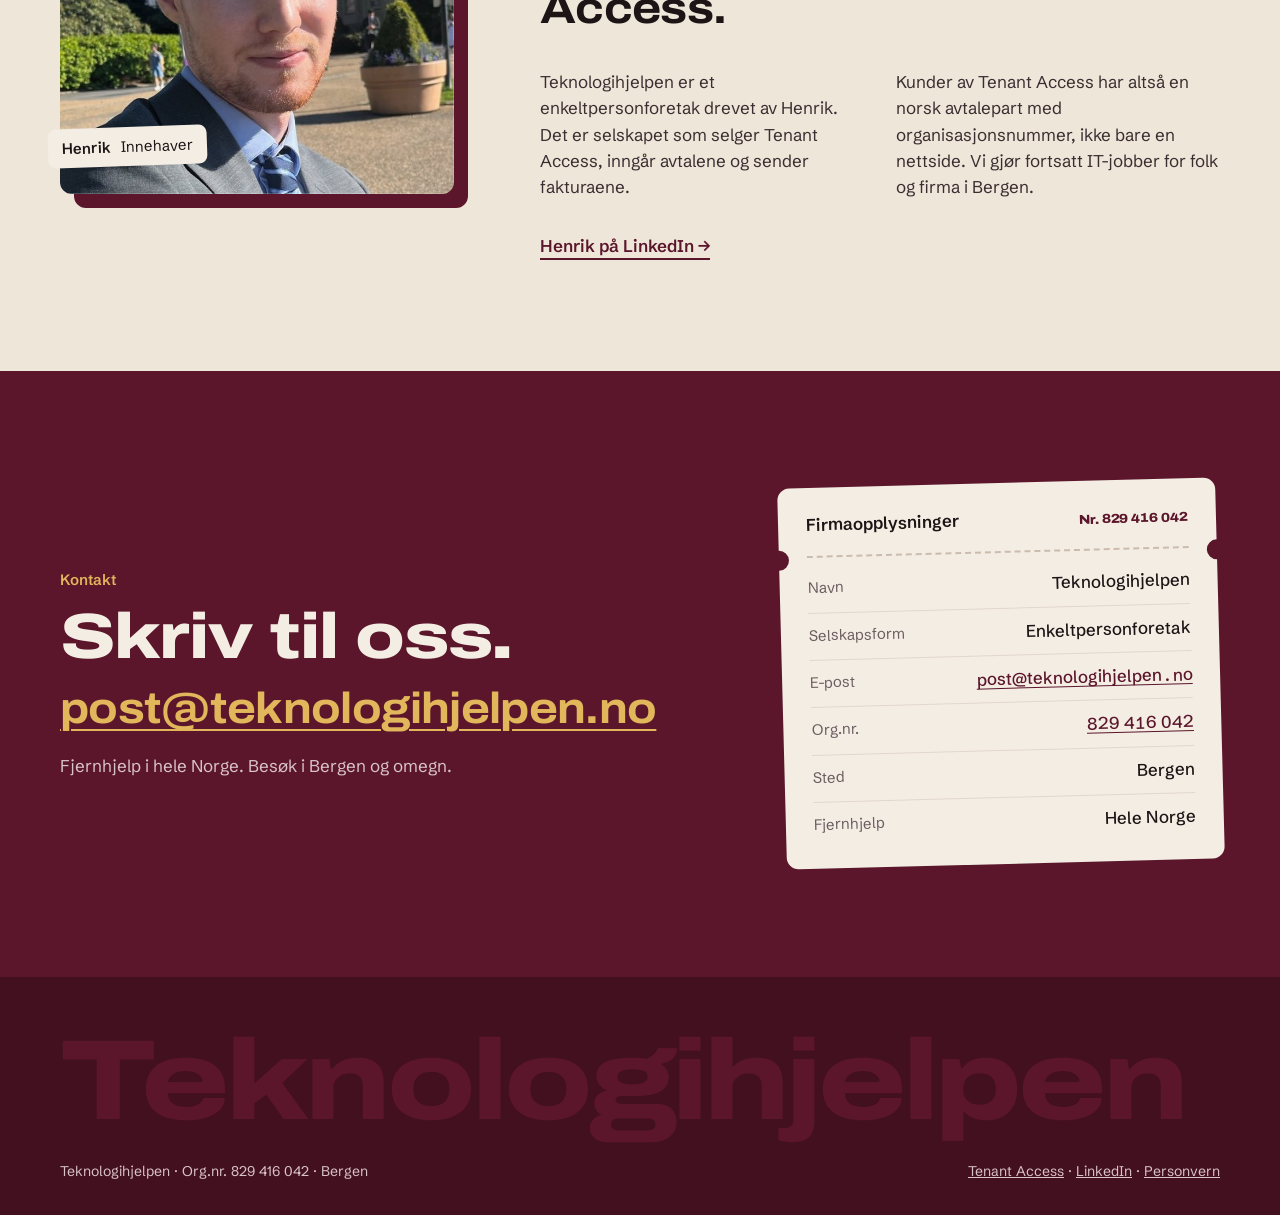
==== commit e20188ec: "New cable words in the hero, and a header that hides on scroll Hero ports now read Webapper, Databas" ====
--- a/index.html
+++ b/index.html
@@ -72,7 +72,7 @@
           </div>
           <figure class="tangle">
             <svg id="cables" viewBox="0 0 640 420" role="img" aria-labelledby="cables-title">
-              <title id="cables-title">Fem sammenfiltrede kabler som rettes ut og kobles til hver sin port: e-post, wi-fi, skriver, backup og innlogging.</title>
+              <title id="cables-title">Fem sammenfiltrede kabler som rettes ut og kobles til hver sin port: webapper, databaser, innlogging, skydrift og IT-hjelp.</title>
             </svg>
             <figcaption>
               <span id="tangle-status" aria-live="polite">Alt koblet riktig.</span>
--- a/style.css
+++ b/style.css
@@ -20,6 +20,7 @@
   --display: "Archivo", "Arial Black", system-ui, sans-serif;
   --text: "Schibsted Grotesk", system-ui, sans-serif;
   --col: min(1160px, 100% - 3rem);
+  --ease: cubic-bezier(0.22, 1, 0.36, 1);
 }
 
 *, *::before, *::after { box-sizing: border-box; }
@@ -52,11 +53,24 @@
 }
 
 /* Header */
+/* Sticky bar. It slides away while scrolling down and comes back on any scroll up; keyboard focus
+   inside it always brings it back. The "Send e-post" button stays put: it moves down by exactly as
+   much as the bar moves up, on the same curve. Same behaviour as the Tenant Access landing bar. */
 .top {
+  --bar-h: 65px; /* the 64px row and its 1px rule */
   position: sticky; top: 0; z-index: 10;
   background: var(--wine);
   color: var(--cream);
   border-bottom: 1px solid var(--wine-line);
+  transition: transform 0.32s var(--ease);
+}
+.top.is-hidden:not(:focus-within) { transform: translateY(calc(-1 * var(--bar-h))); }
+.top.is-hidden:not(:focus-within) .call {
+  transform: translateY(var(--bar-h));
+  box-shadow: 0 0 0 1px rgba(29, 20, 22, 0.12), 0 6px 18px rgba(29, 20, 22, 0.28);
+}
+@media (prefers-reduced-motion: reduce) {
+  .top, .top .call { transition: none; }
 }
 .top-row { display: flex; align-items: center; gap: 28px; height: 64px; }
 .brand { display: inline-flex; align-items: center; gap: 10px; font-weight: 600; text-decoration: none; }
@@ -73,6 +87,7 @@
   font-size: 15px; font-weight: 600; text-decoration: none;
   padding: 8px 14px; border-radius: 999px;
   background: var(--signal); color: var(--wine-deep);
+  transition: transform 0.32s var(--ease), box-shadow 0.32s var(--ease), background-color 0.15s ease;
 }
 .call:hover { background: var(--cream); }
 
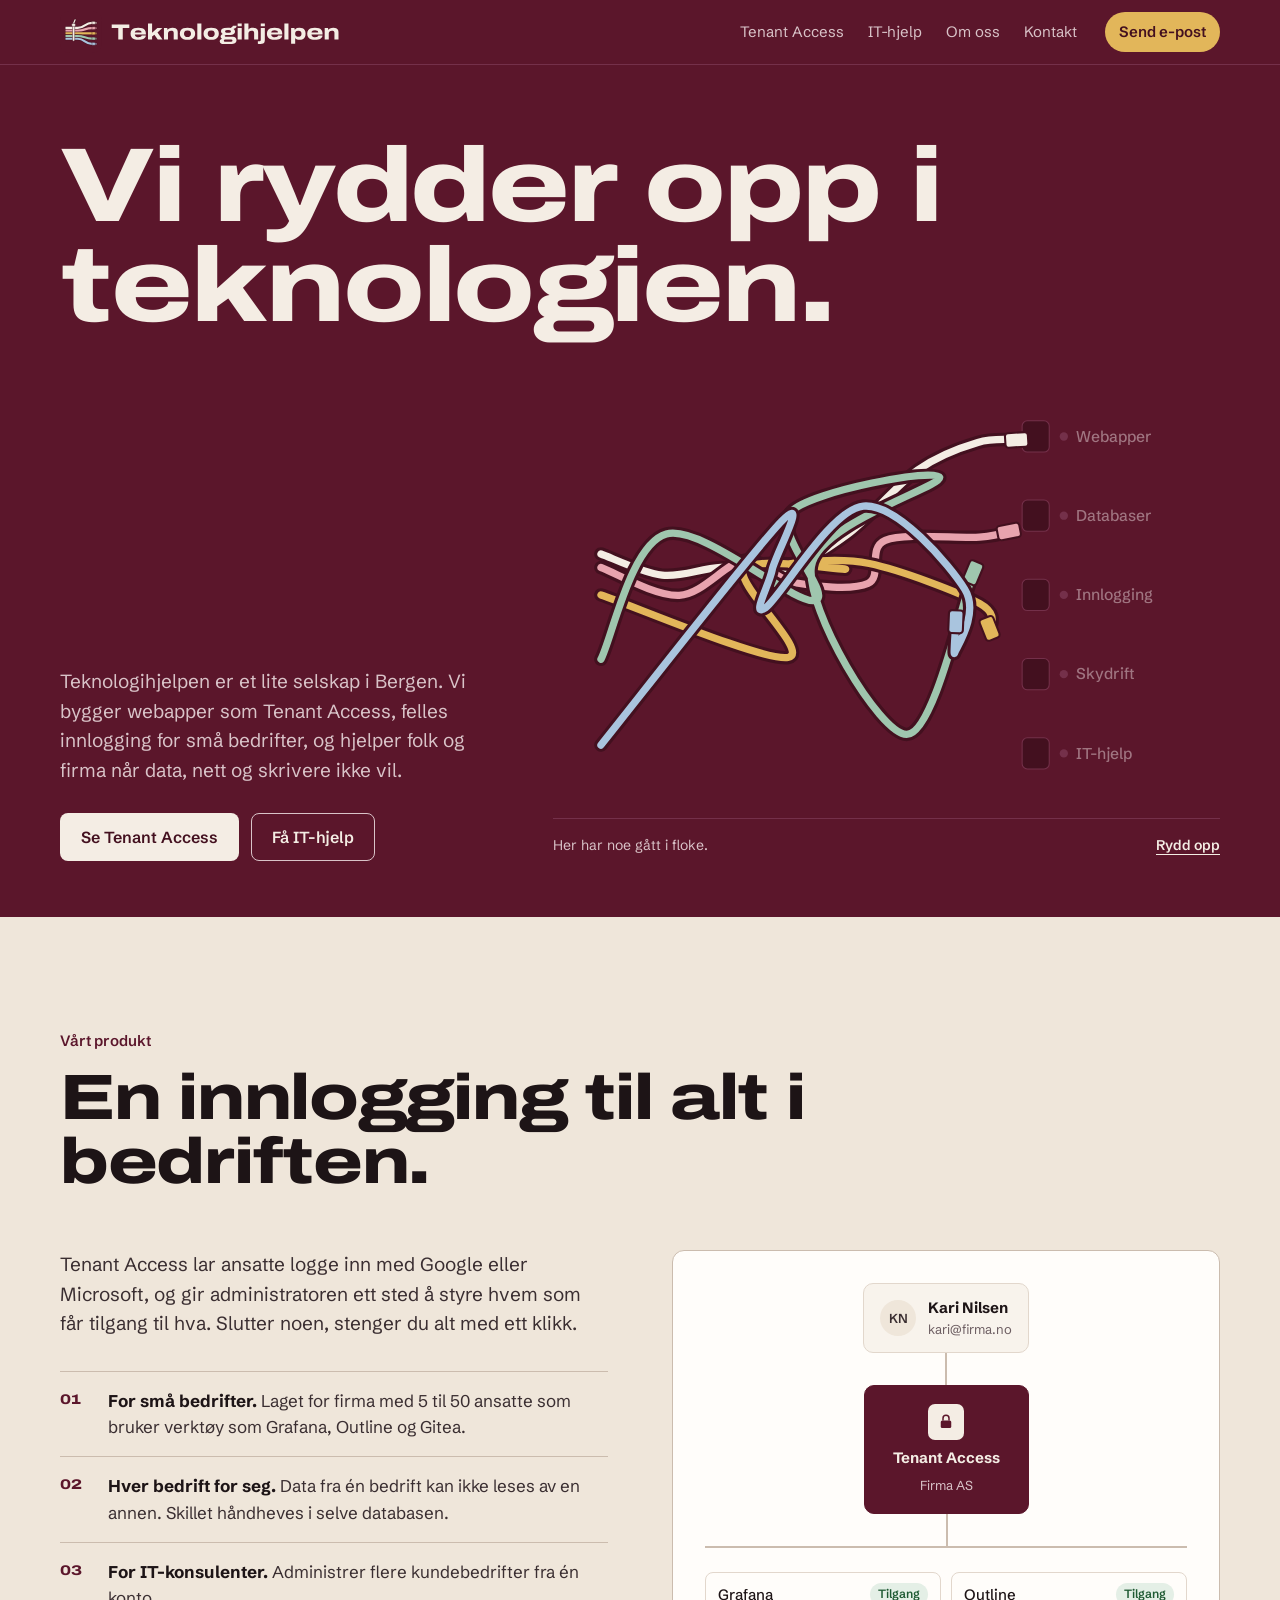
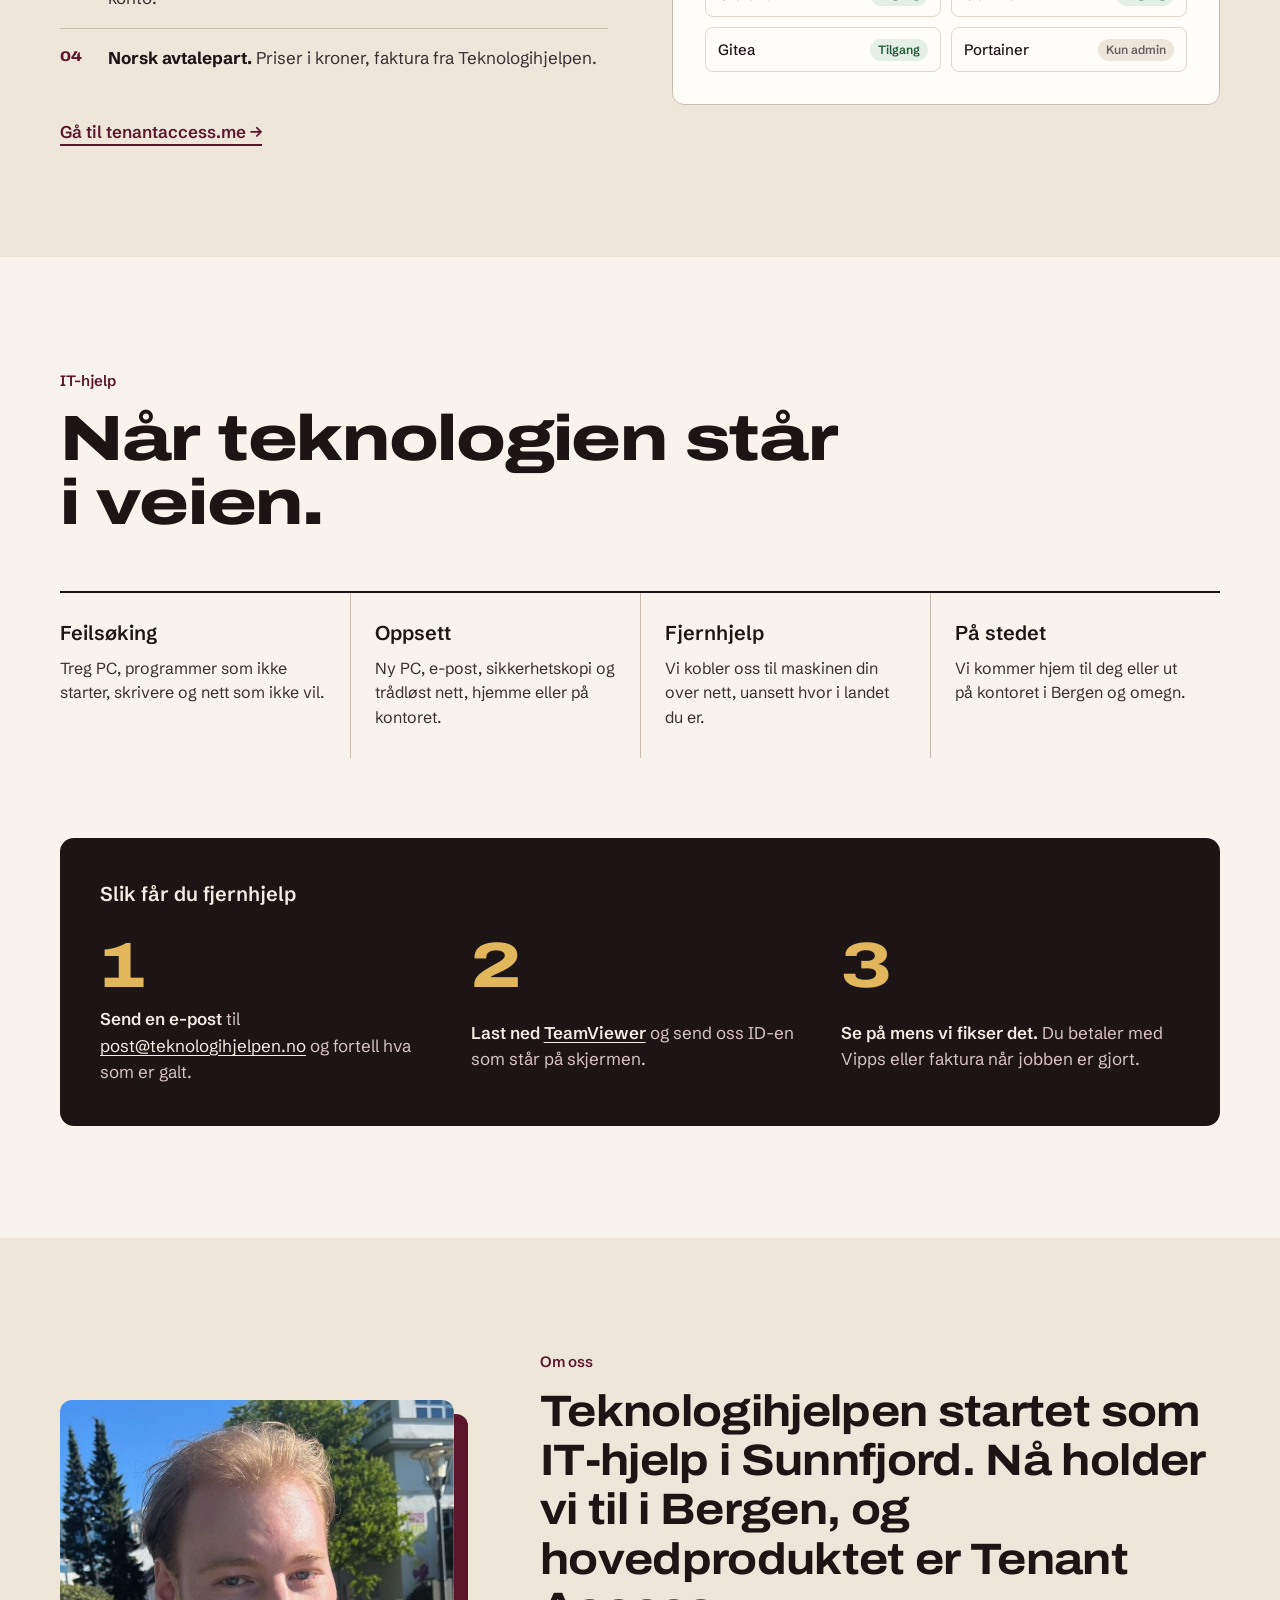
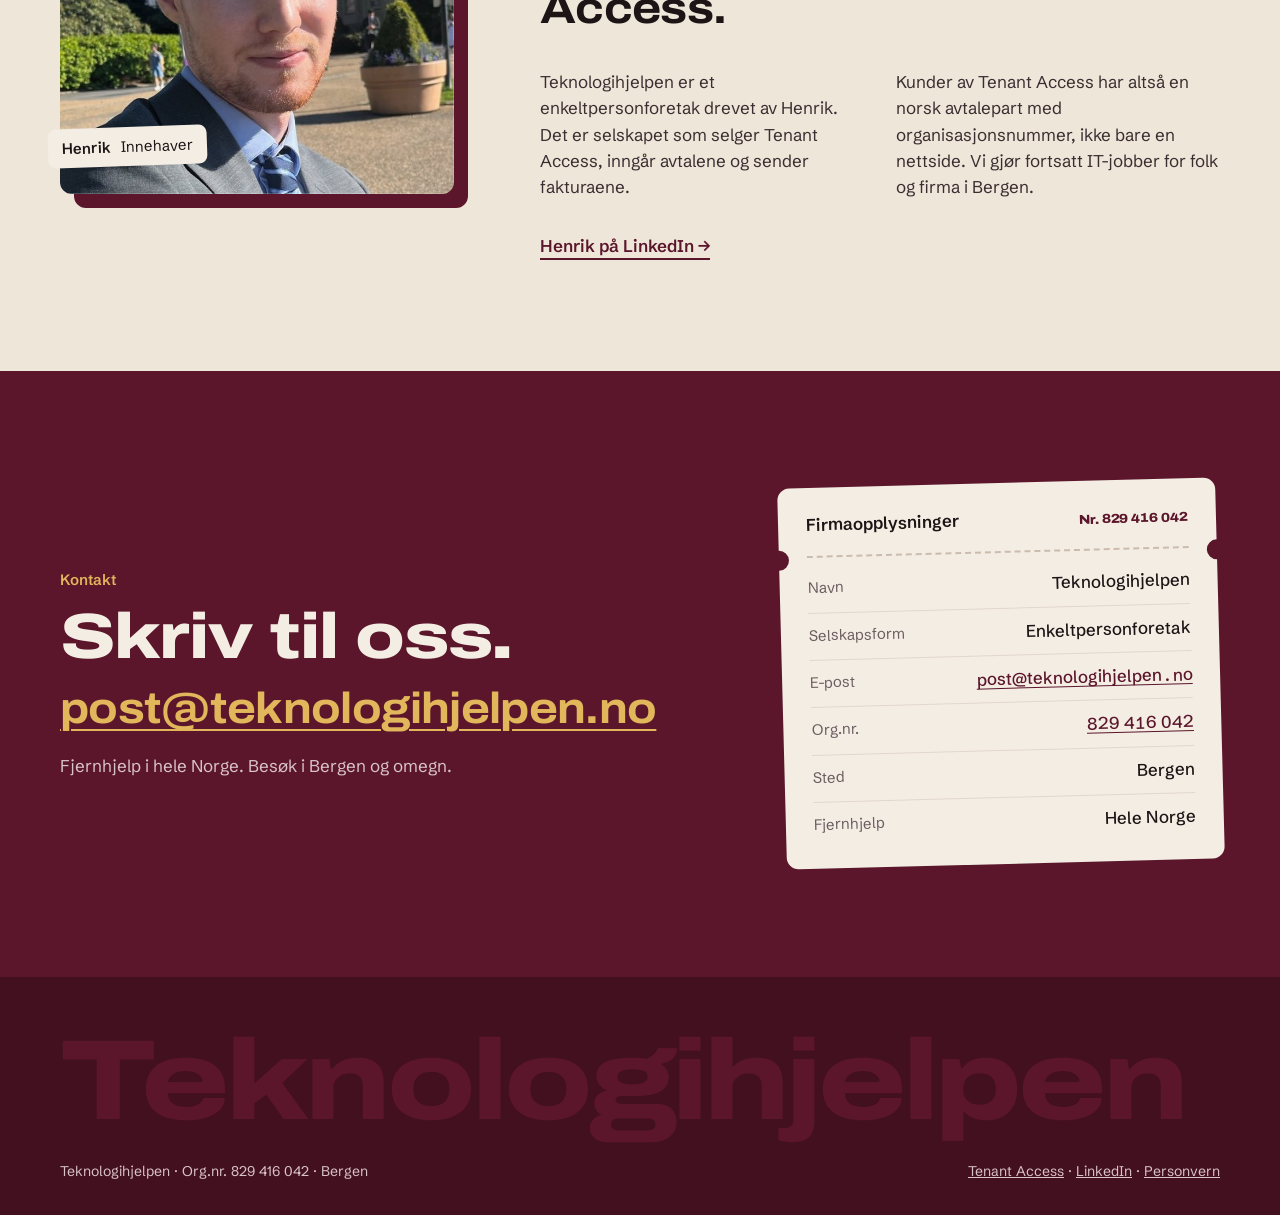
==== commit 89c4c4de: "Say we build web apps like Tenant Access in the hero intro 'Vi lager Tenant Access' becomes 'Vi bygg" ====
--- a/index.html
+++ b/index.html
@@ -4,7 +4,7 @@
   <meta charset="utf-8">
   <meta name="viewport" content="width=device-width, initial-scale=1">
   <title>Teknologihjelpen: IT-hjelp og programvare fra Bergen</title>
-  <meta name="description" content="Teknologihjelpen er et enkeltpersonforetak i Bergen. Vi lager Tenant Access, felles innlogging for små bedrifter, og hjelper folk og firma med data, nett og skrivere.">
+  <meta name="description" content="Teknologihjelpen er et enkeltpersonforetak i Bergen. Vi bygger webapper som Tenant Access, felles innlogging for små bedrifter, og hjelper folk og firma med data, nett og skrivere.">
   <meta name="theme-color" content="#5b162b">
   <link rel="icon" href="/favicon.ico" sizes="32x32">
   <link rel="icon" href="/favicon.svg" type="image/svg+xml">
@@ -13,7 +13,7 @@
   <meta property="og:type" content="website">
   <meta property="og:site_name" content="Teknologihjelpen">
   <meta property="og:title" content="Teknologihjelpen: IT-hjelp og programvare fra Bergen">
-  <meta property="og:description" content="Vi lager Tenant Access, felles innlogging for små bedrifter, og hjelper folk og firma med data, nett og skrivere.">
+  <meta property="og:description" content="Vi bygger webapper som Tenant Access, felles innlogging for små bedrifter, og hjelper folk og firma med data, nett og skrivere.">
   <meta property="og:url" content="https://teknologihjelpen.no/">
   <meta property="og:image" content="https://teknologihjelpen.no/bilder/logo/og-image.png">
   <meta property="og:image:width" content="1200">
@@ -64,7 +64,7 @@
         <h1>Vi rydder opp i teknologien.</h1>
         <div class="hero-row">
           <div class="hero-copy">
-            <p class="hero-lead">Teknologihjelpen er et lite selskap i Bergen. Vi lager Tenant Access, felles innlogging for små bedrifter, og hjelper folk og firma når data, nett og skrivere ikke vil.</p>
+            <p class="hero-lead">Teknologihjelpen er et lite selskap i Bergen. Vi bygger webapper som Tenant Access, felles innlogging for små bedrifter, og hjelper folk og firma når data, nett og skrivere ikke vil.</p>
             <div class="actions">
               <a class="btn btn-cream" href="https://tenantaccess.me">Se Tenant Access</a>
               <a class="btn btn-line" href="#it-hjelp">Få IT-hjelp</a>
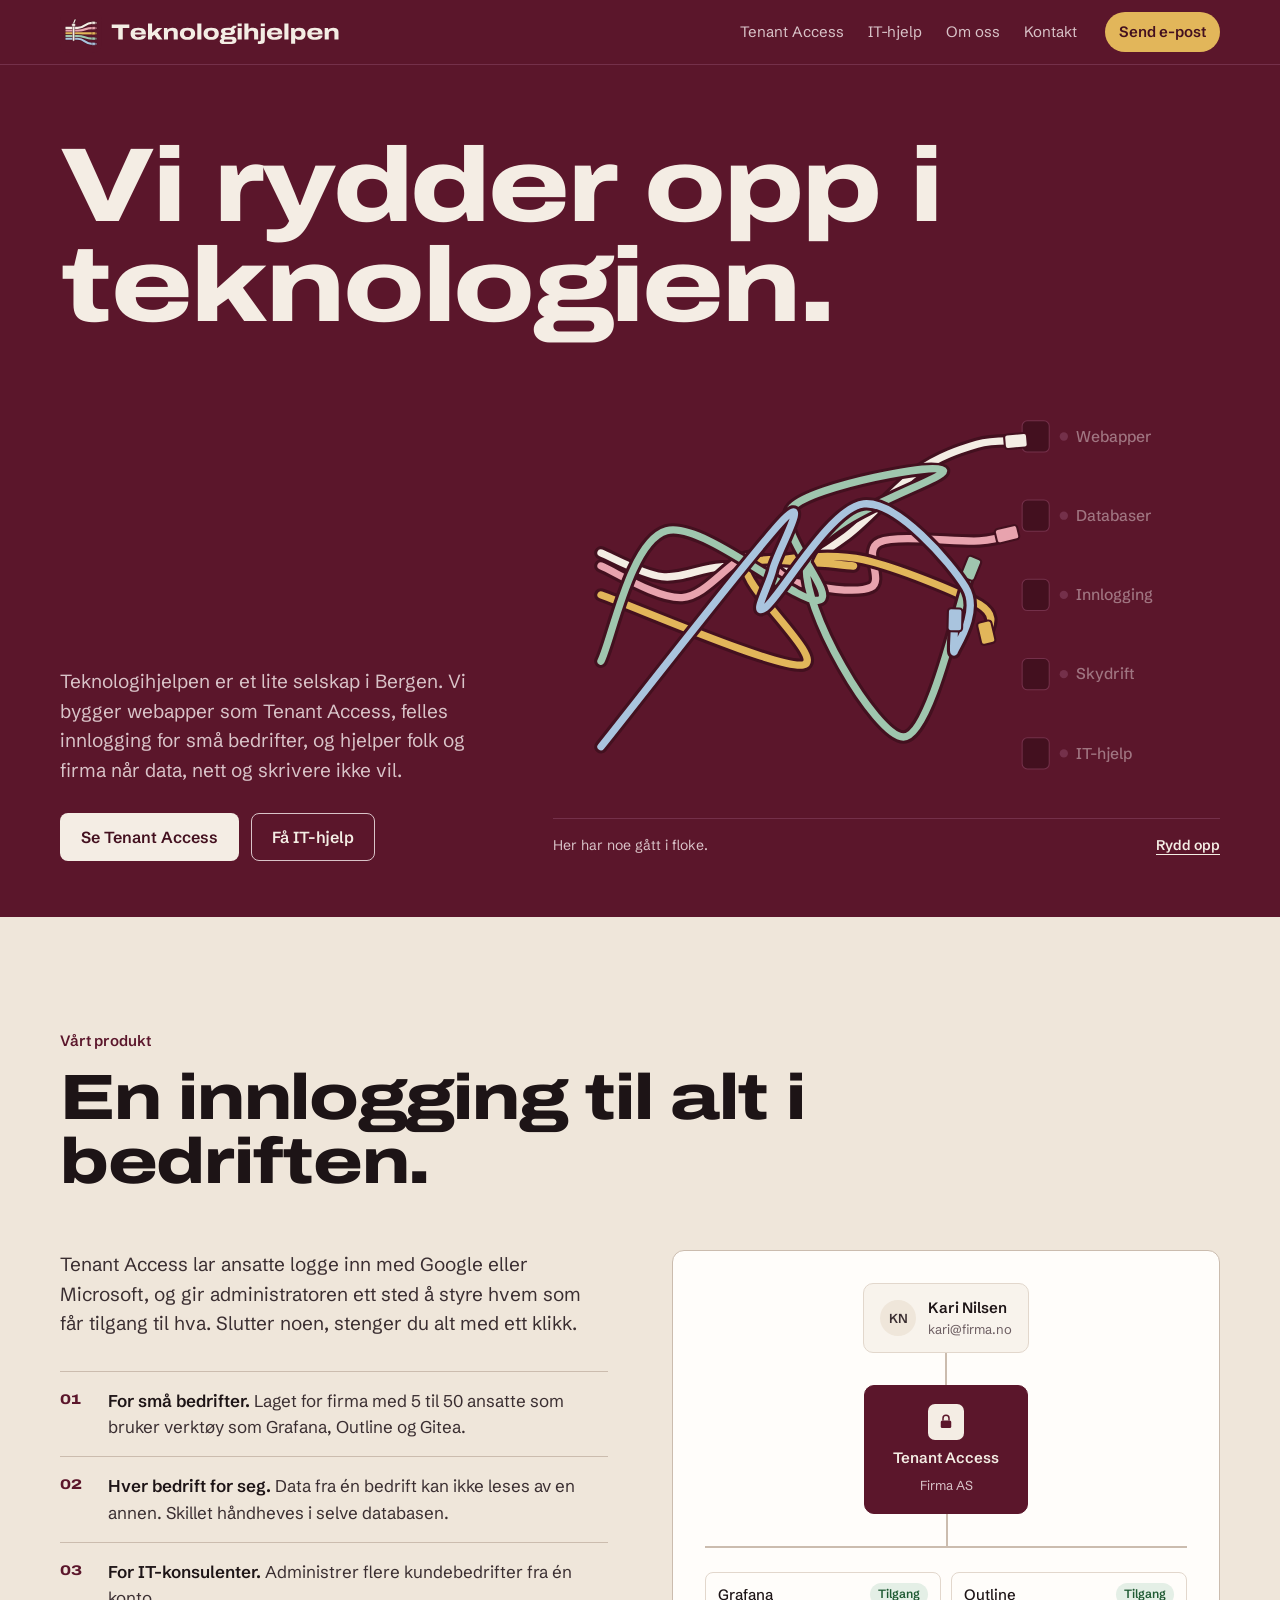
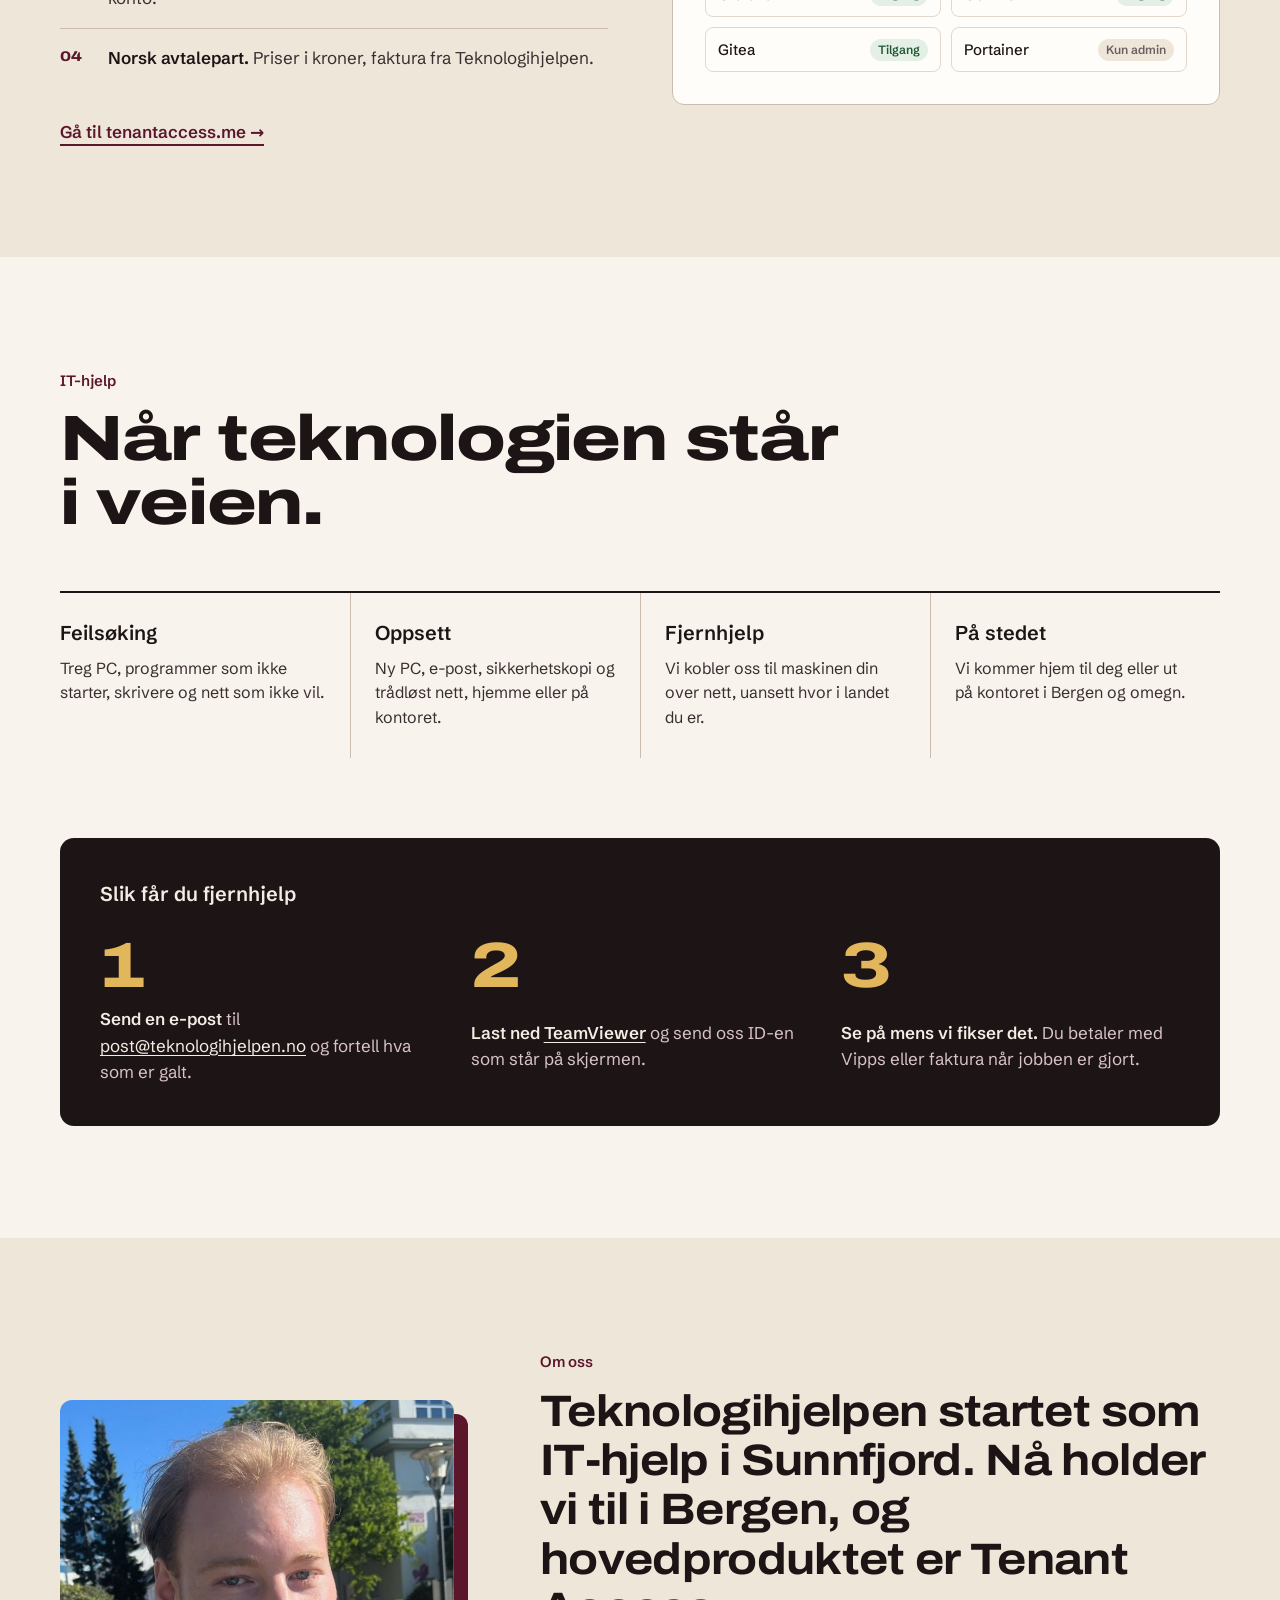
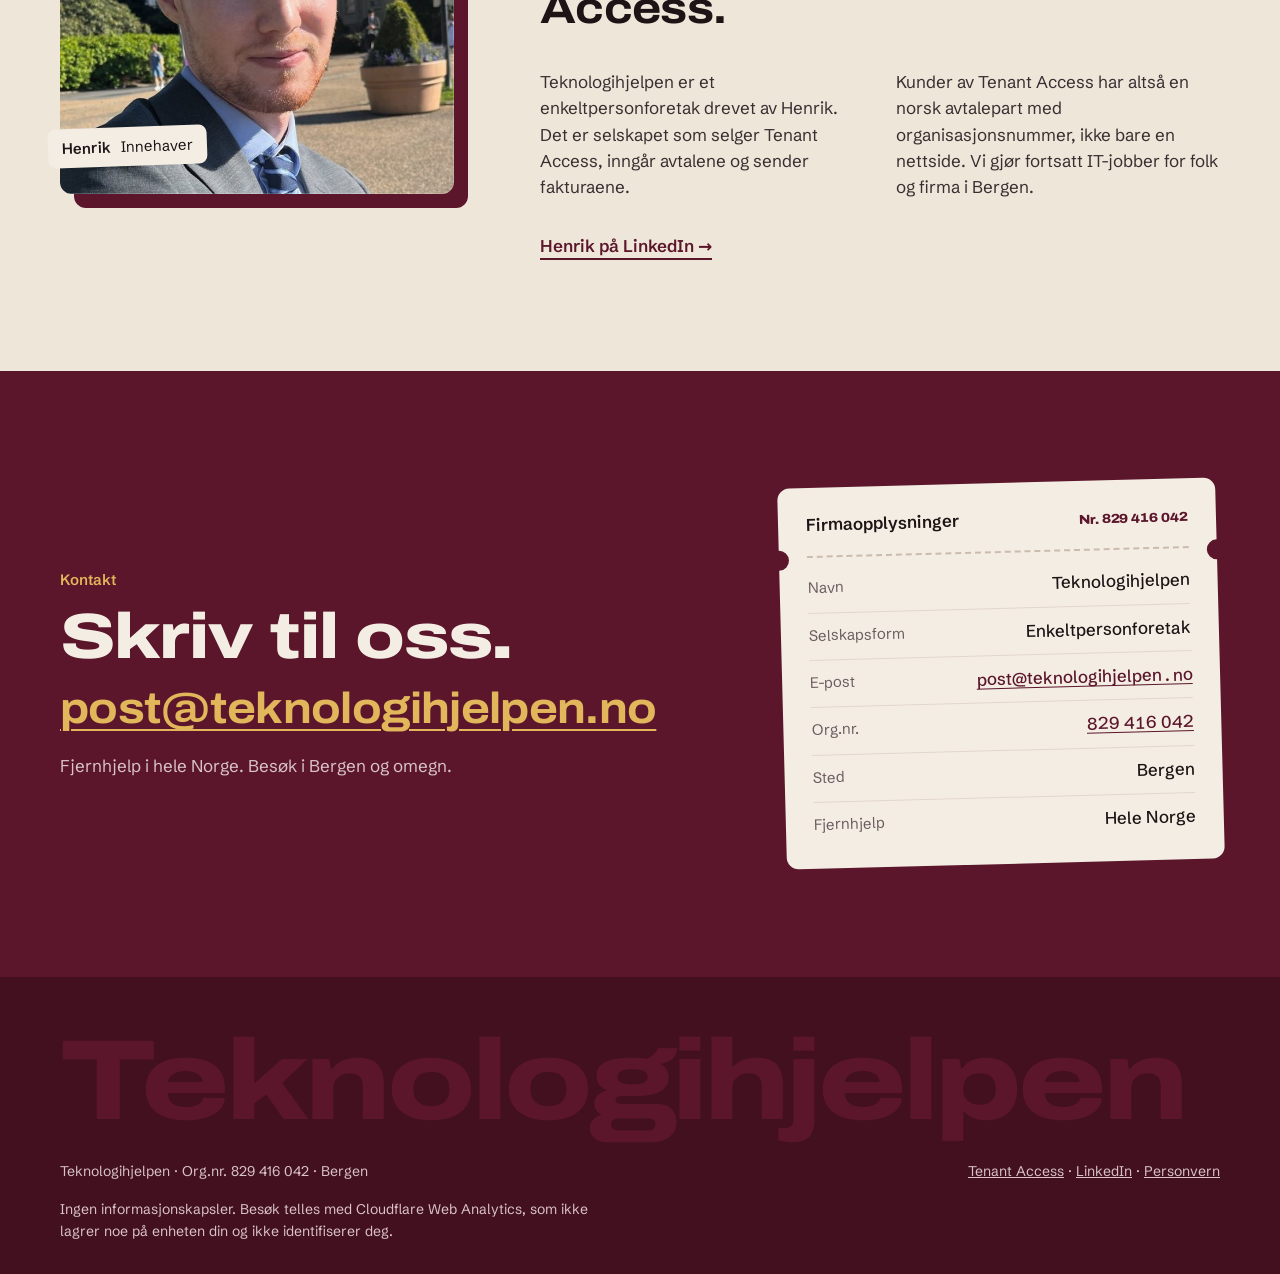
==== commit e5110c66: "Self-host fonts and add a privacy note to the footer Archivo (variable, width axis) and Schibsted Gr" ====
--- a/index.html
+++ b/index.html
@@ -19,9 +19,7 @@
   <meta property="og:image:width" content="1200">
   <meta property="og:image:height" content="630">
   <meta name="twitter:card" content="summary_large_image">
-  <link rel="preconnect" href="https://fonts.googleapis.com">
-  <link rel="preconnect" href="https://fonts.gstatic.com" crossorigin>
-  <link href="https://fonts.googleapis.com/css2?family=Archivo:wdth,wght@100..125,700..900&family=Schibsted+Grotesk:wght@400;500;600&display=swap" rel="stylesheet">
+  <link rel="stylesheet" href="fonts.css">
   <link rel="stylesheet" href="style.css">
   <script src="script.js" defer></script>
   <script type="application/ld+json">
@@ -216,6 +214,7 @@
         <span>Teknologihjelpen · Org.nr. 829 416 042 · Bergen</span>
         <span><a href="https://tenantaccess.me">Tenant Access</a> · <a href="https://www.linkedin.com/in/henvagdev/">LinkedIn</a> · <a href="https://tenantaccess.me/personvern">Personvern</a></span>
       </div>
+      <p class="foot-privacy">Ingen informasjonskapsler. Besøk telles med Cloudflare Web Analytics, som ikke lagrer noe på enheten din og ikke identifiserer deg.</p>
     </div>
   </footer>
 </body>
--- a/fonts.css
+++ b/fonts.css
@@ -0,0 +1,30 @@
+/* Skrifttypene ligger på eget domene, så ingen besøkendes IP-adresse sendes til Google Fonts. SIL Open Font License 1.1 (fonts/OFL.txt). */
+@font-face {
+  font-family: 'Archivo';
+  font-style: normal;
+  font-display: swap;
+  font-weight: 100 900;
+  font-stretch: 62% 125%;
+  src: url(fonts/archivo-latin-wdth-normal.woff2) format('woff2-variations');
+}
+@font-face {
+  font-family: 'Schibsted Grotesk';
+  font-style: normal;
+  font-display: swap;
+  font-weight: 400;
+  src: url(fonts/schibsted-grotesk-latin-400-normal.woff2) format('woff2');
+}
+@font-face {
+  font-family: 'Schibsted Grotesk';
+  font-style: normal;
+  font-display: swap;
+  font-weight: 500;
+  src: url(fonts/schibsted-grotesk-latin-500-normal.woff2) format('woff2');
+}
+@font-face {
+  font-family: 'Schibsted Grotesk';
+  font-style: normal;
+  font-display: swap;
+  font-weight: 600;
+  src: url(fonts/schibsted-grotesk-latin-600-normal.woff2) format('woff2');
+}
--- a/style.css
+++ b/style.css
@@ -279,6 +279,7 @@
   white-space: nowrap; margin-bottom: 32px; letter-spacing: -0.035em;
 }
 .foot-row { display: flex; flex-wrap: wrap; justify-content: space-between; gap: 12px; }
+.foot-privacy { margin: 16px 0 0; max-width: 60ch; }
 .foot a { color: var(--cream-muted); }
 .foot a:hover { color: var(--cream); }
 
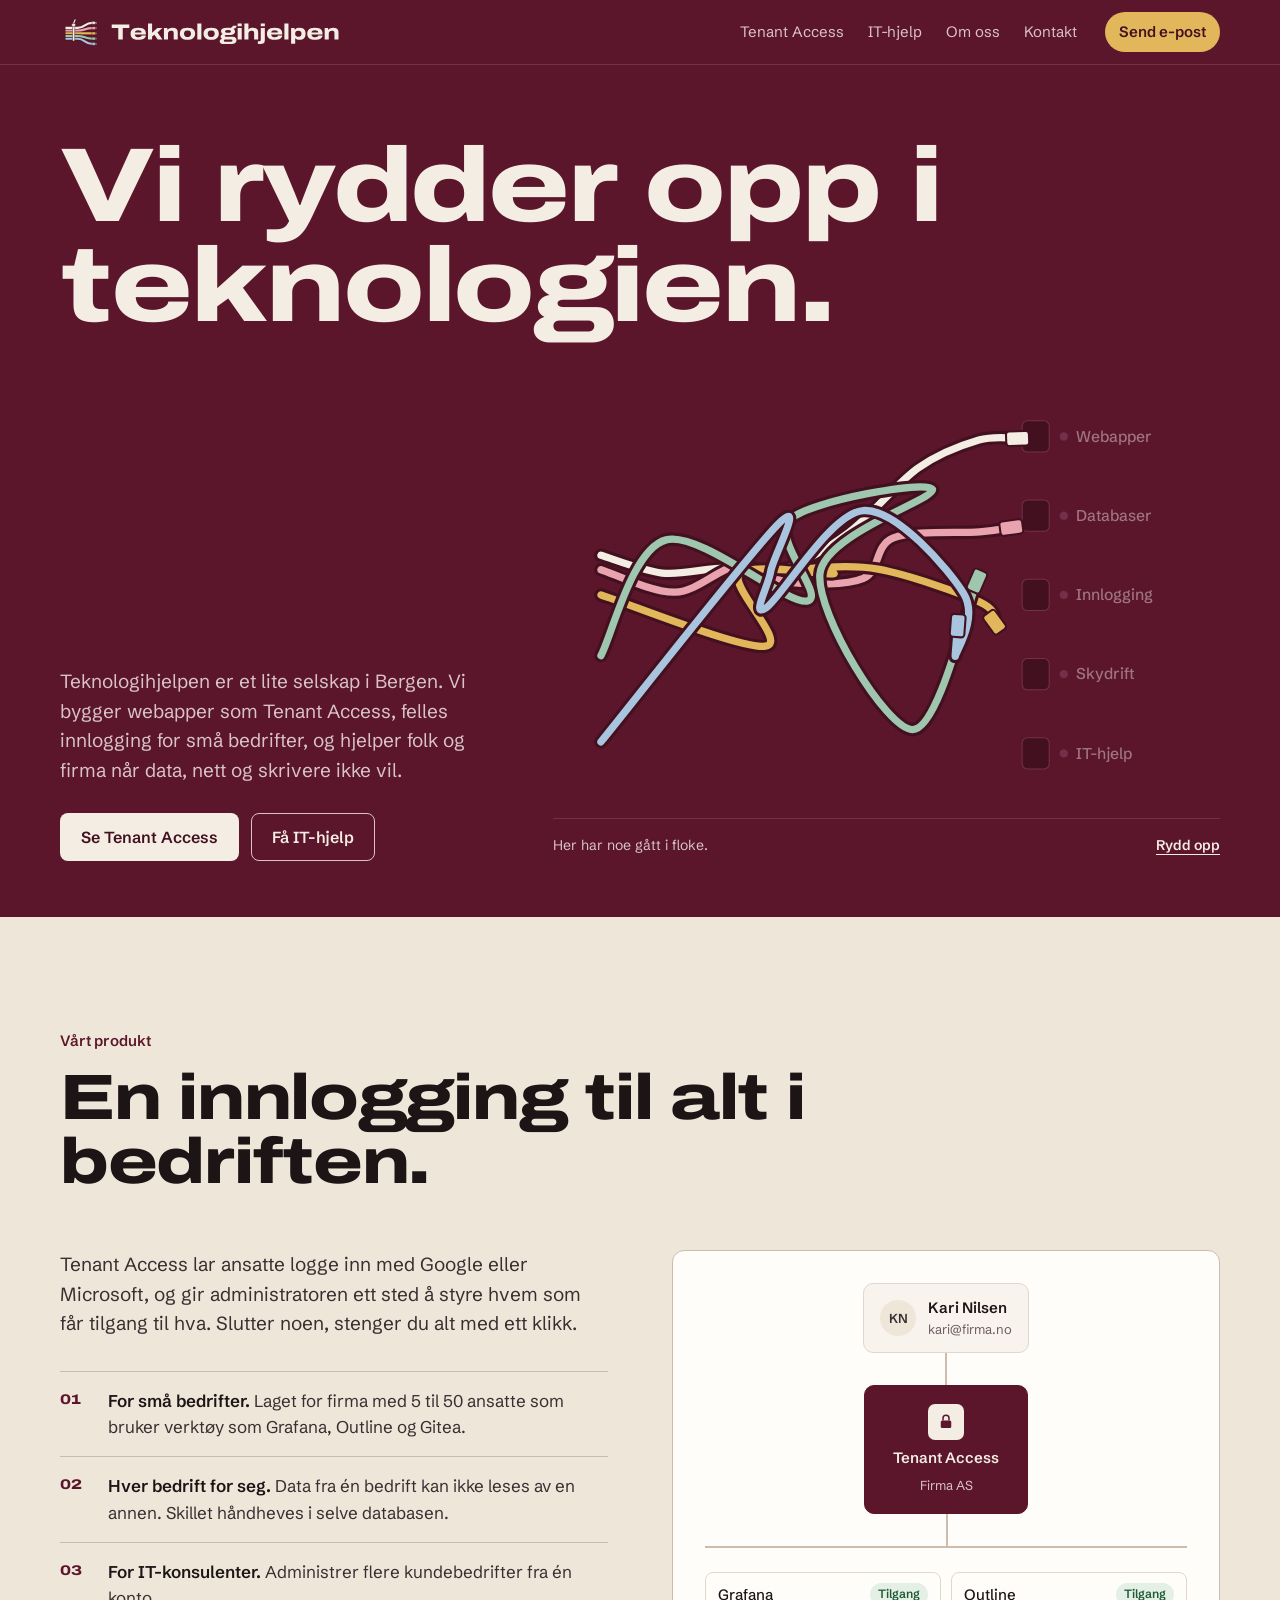
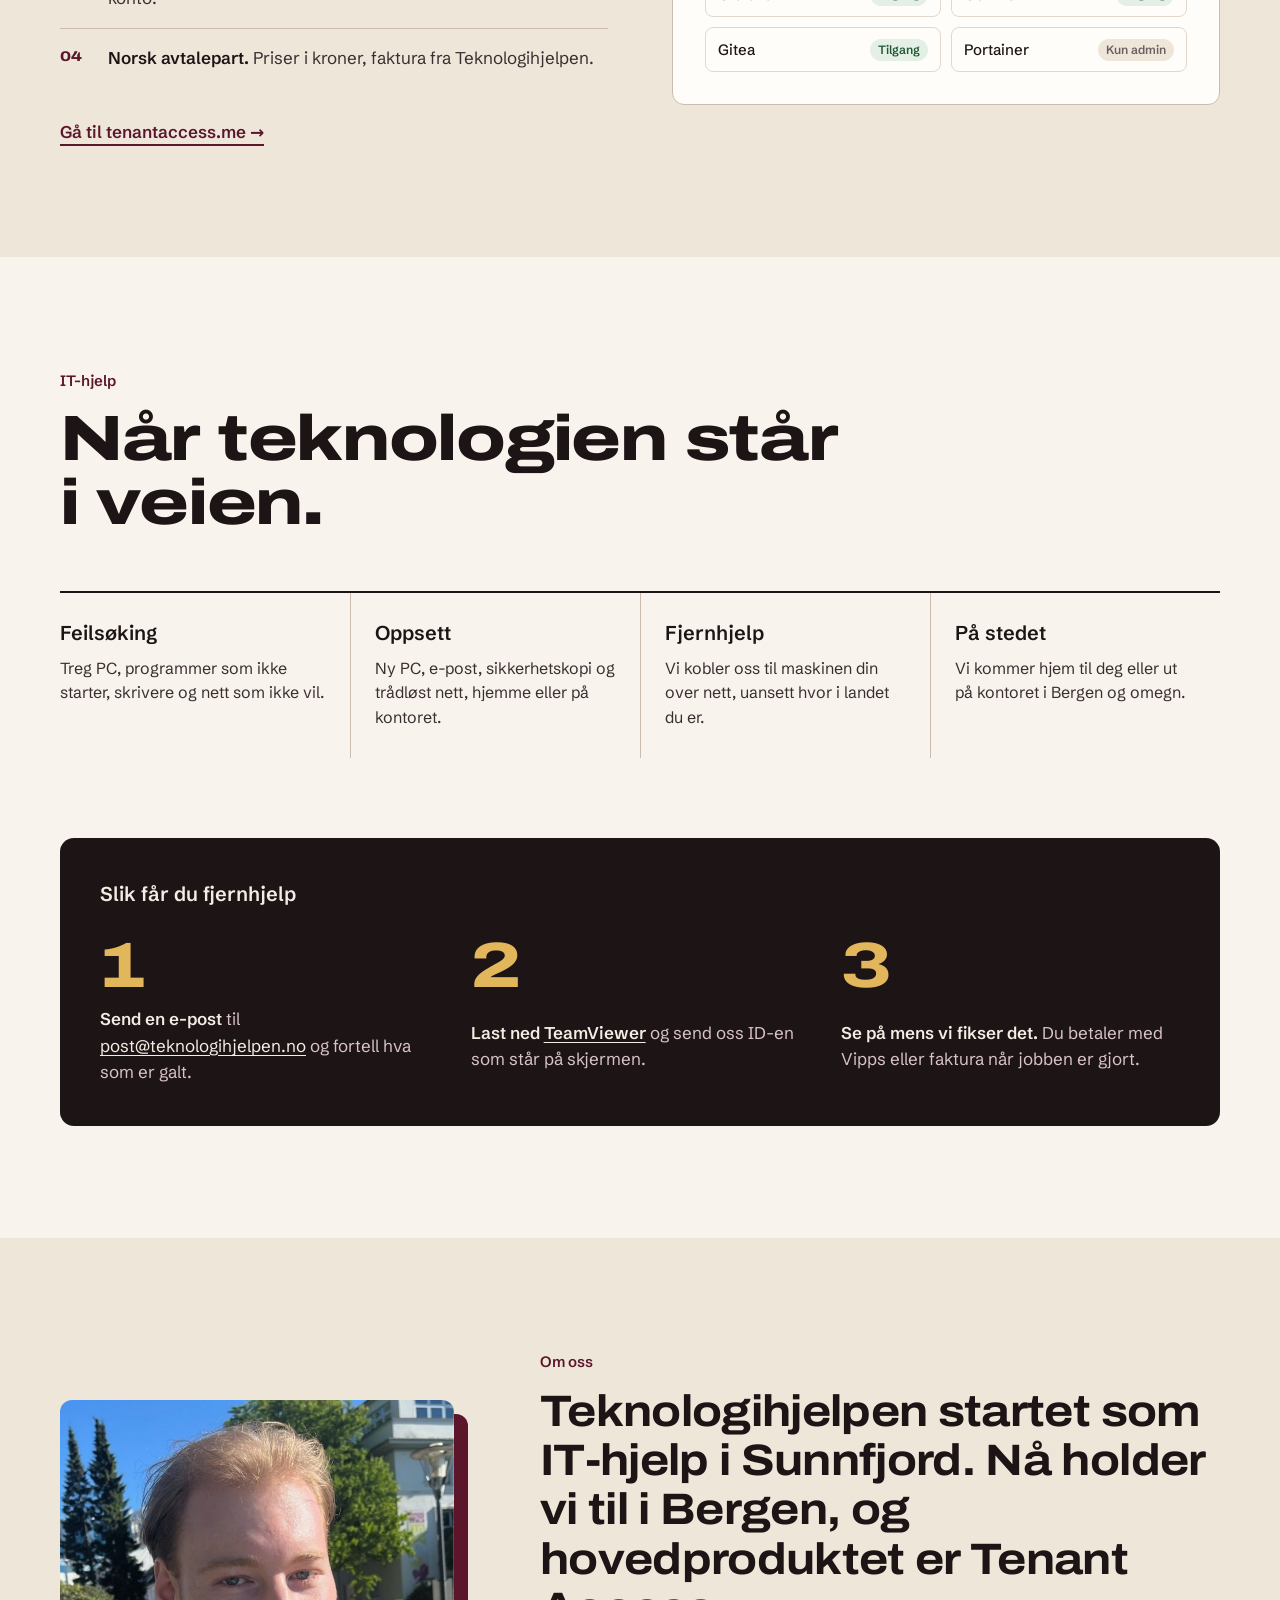
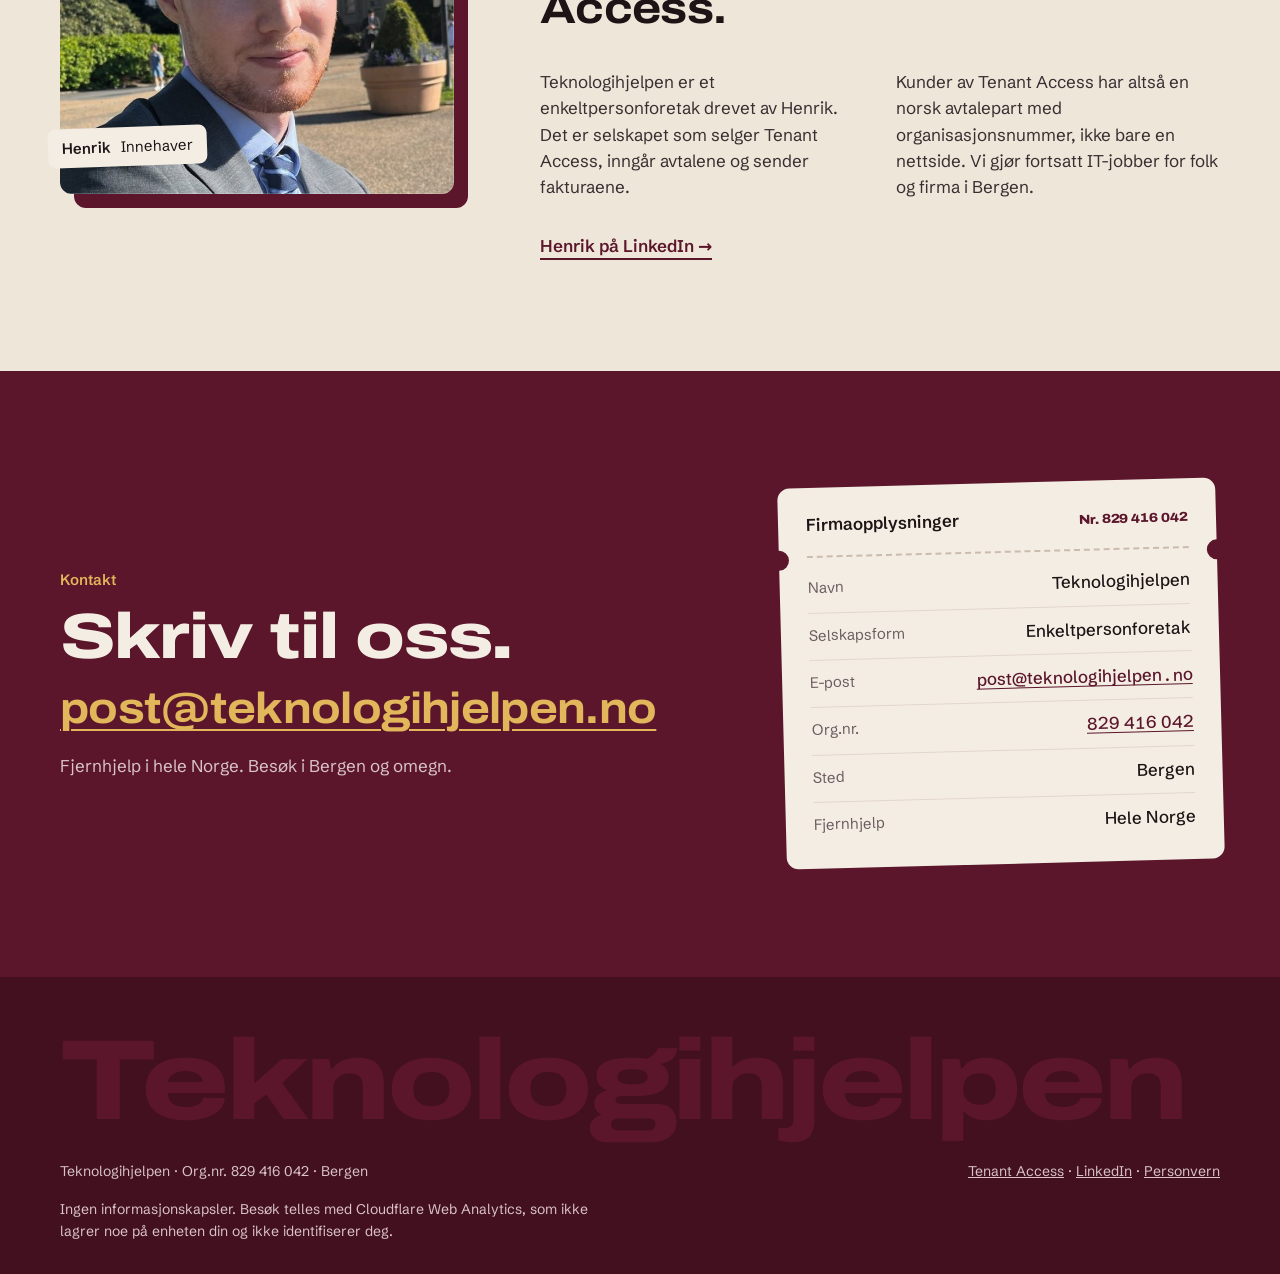
==== commit a64f54ec: "Add the Cloudflare Web Analytics beacon Co-Authored-By: Claude Opus 5.5 <noreply@anthropic.com> Clau" ====
--- a/index.html
+++ b/index.html
@@ -217,5 +217,7 @@
       <p class="foot-privacy">Ingen informasjonskapsler. Besøk telles med Cloudflare Web Analytics, som ikke lagrer noe på enheten din og ikke identifiserer deg.</p>
     </div>
   </footer>
+  <!-- Cloudflare Web Analytics: besøkstall uten informasjonskapsler, se notatet i bunnteksten. -->
+  <script type="module" src="https://static.cloudflareinsights.com/beacon.min.js" data-cf-beacon='{"token": "2028c2a6ebc44d8bab7da7ae7304849e"}'></script>
 </body>
 </html>
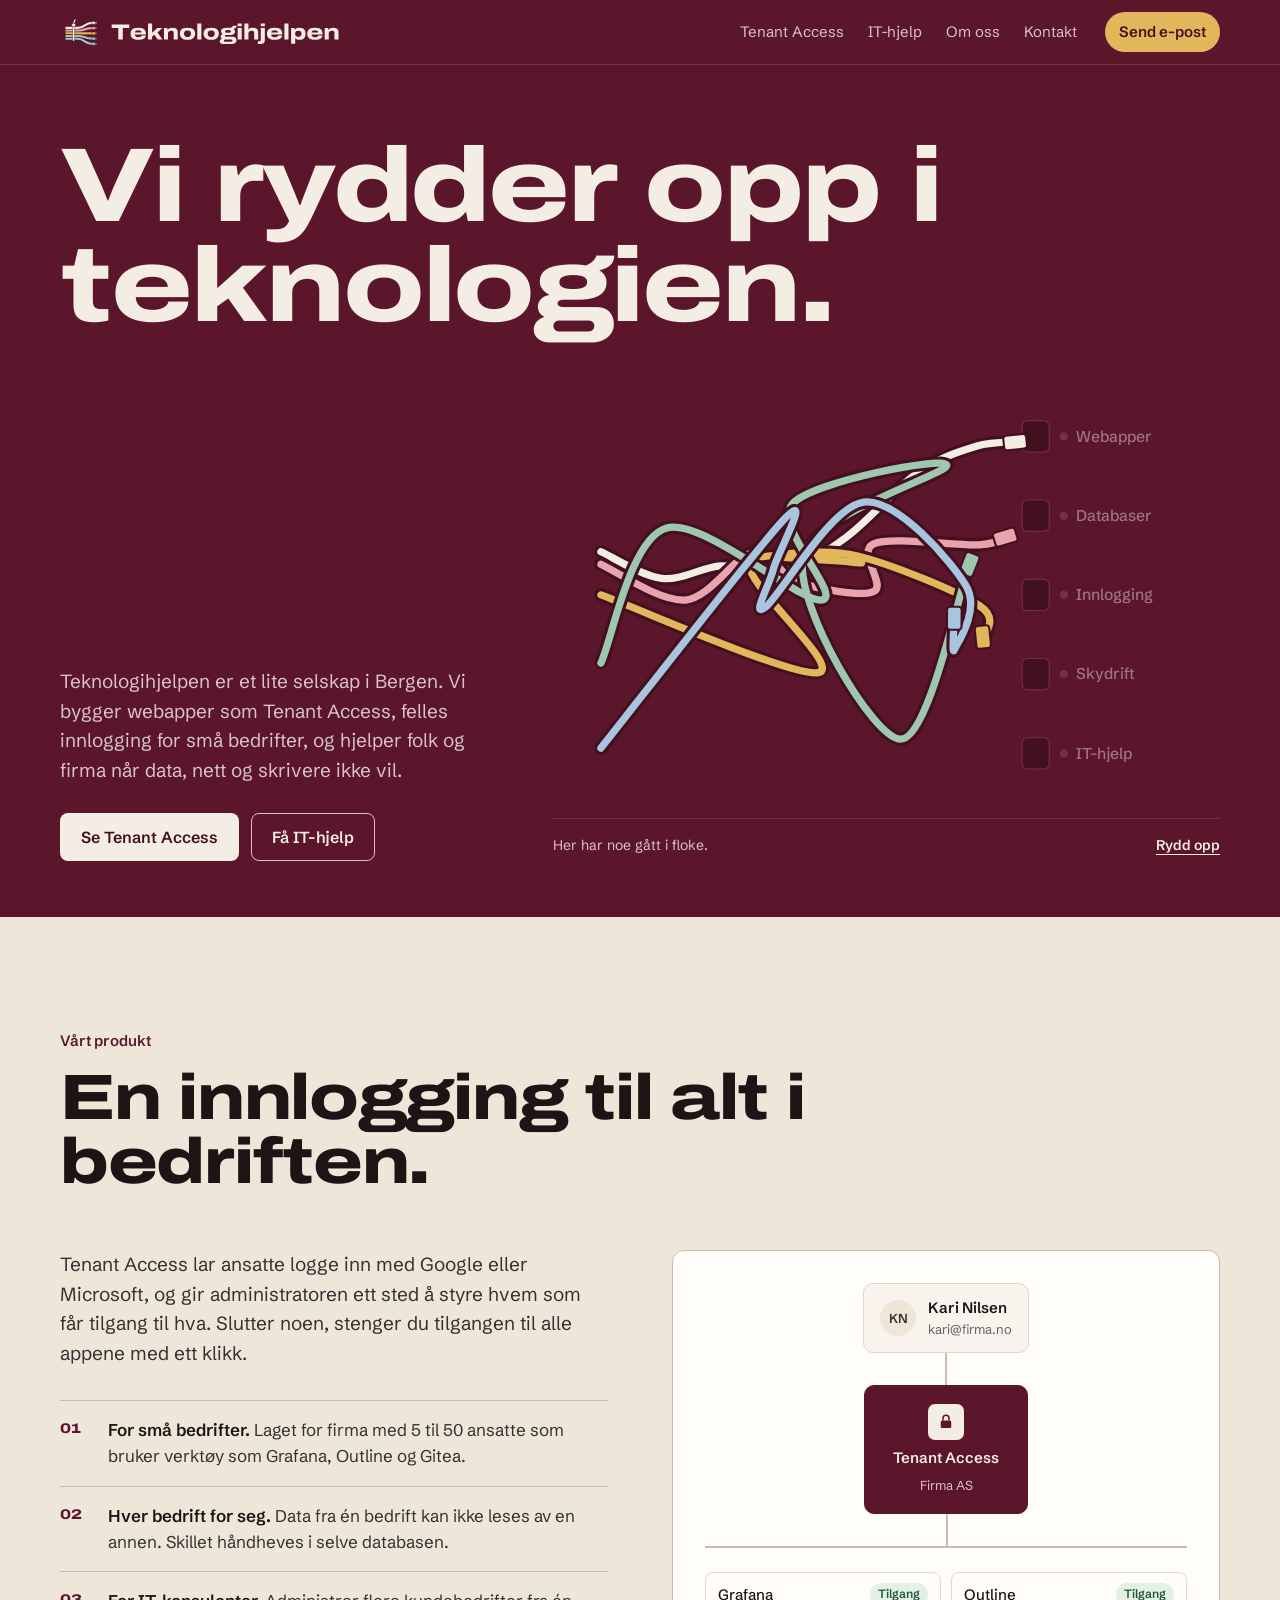
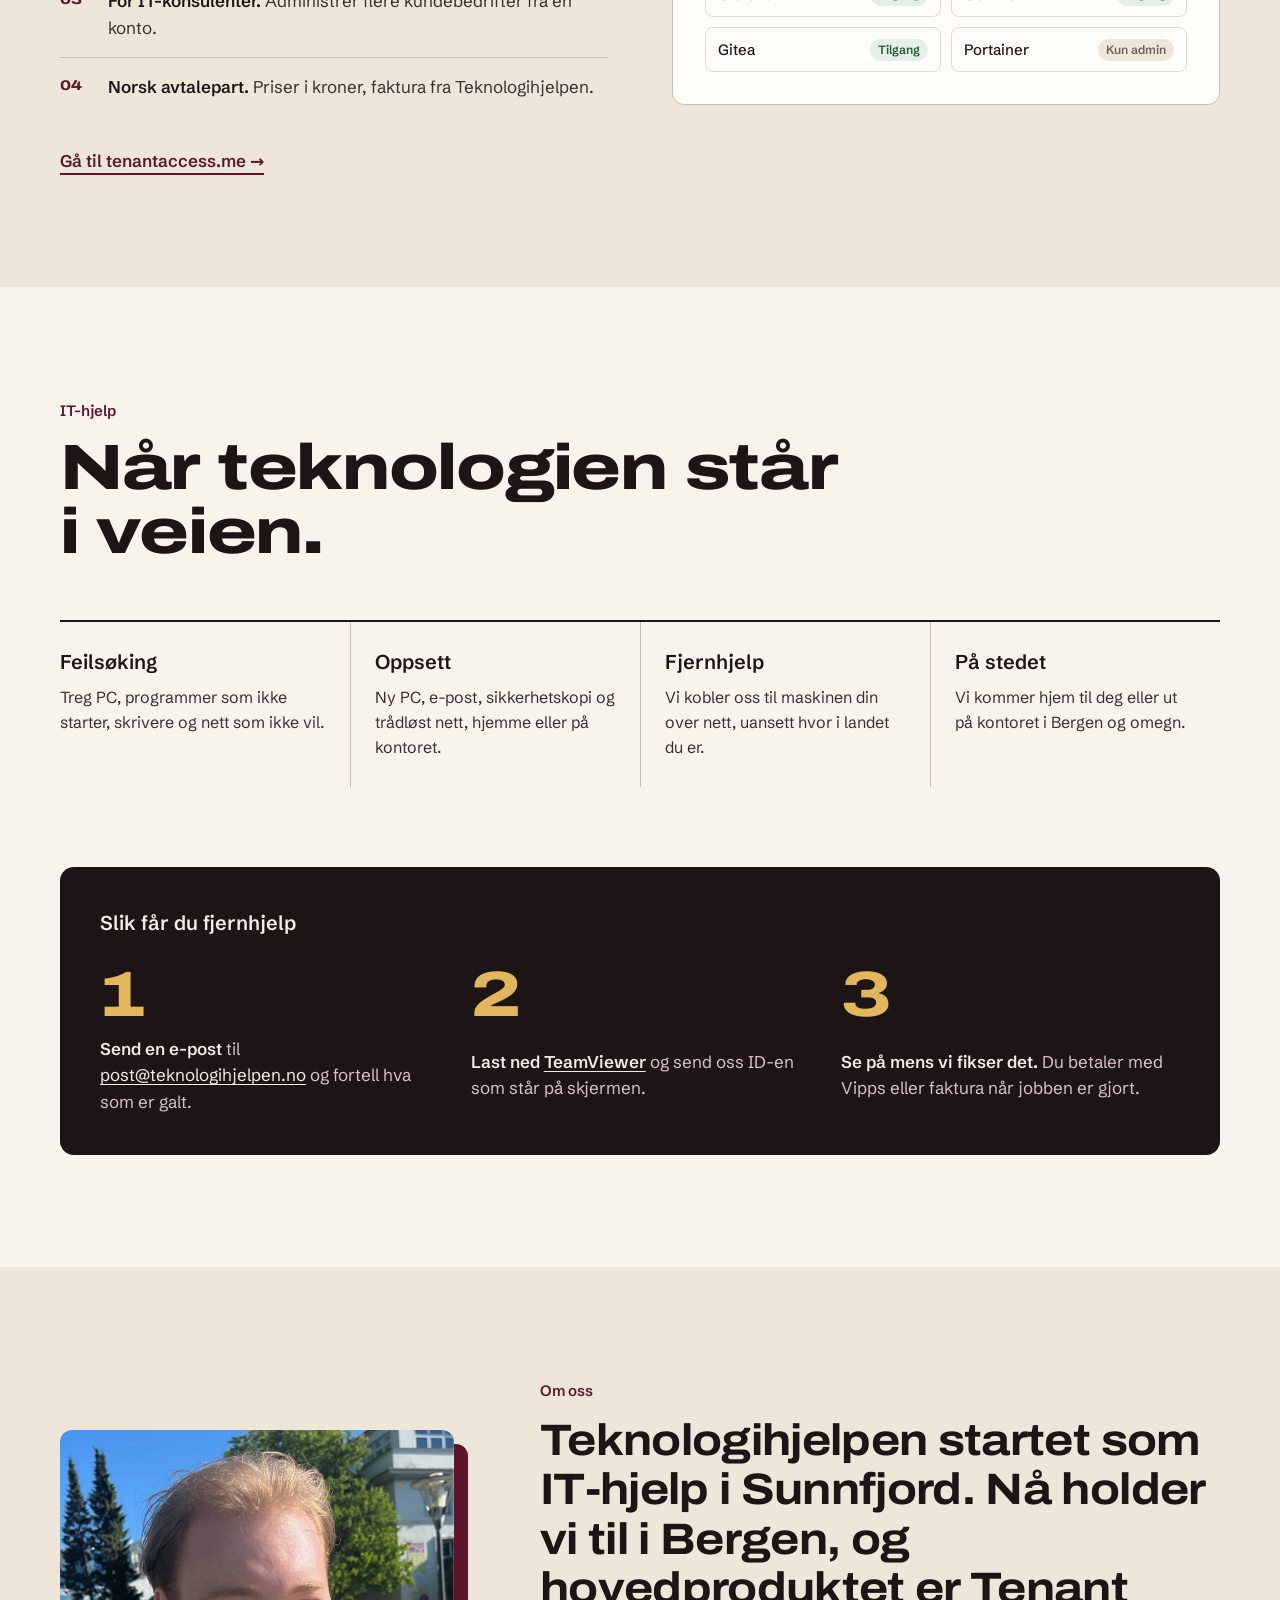
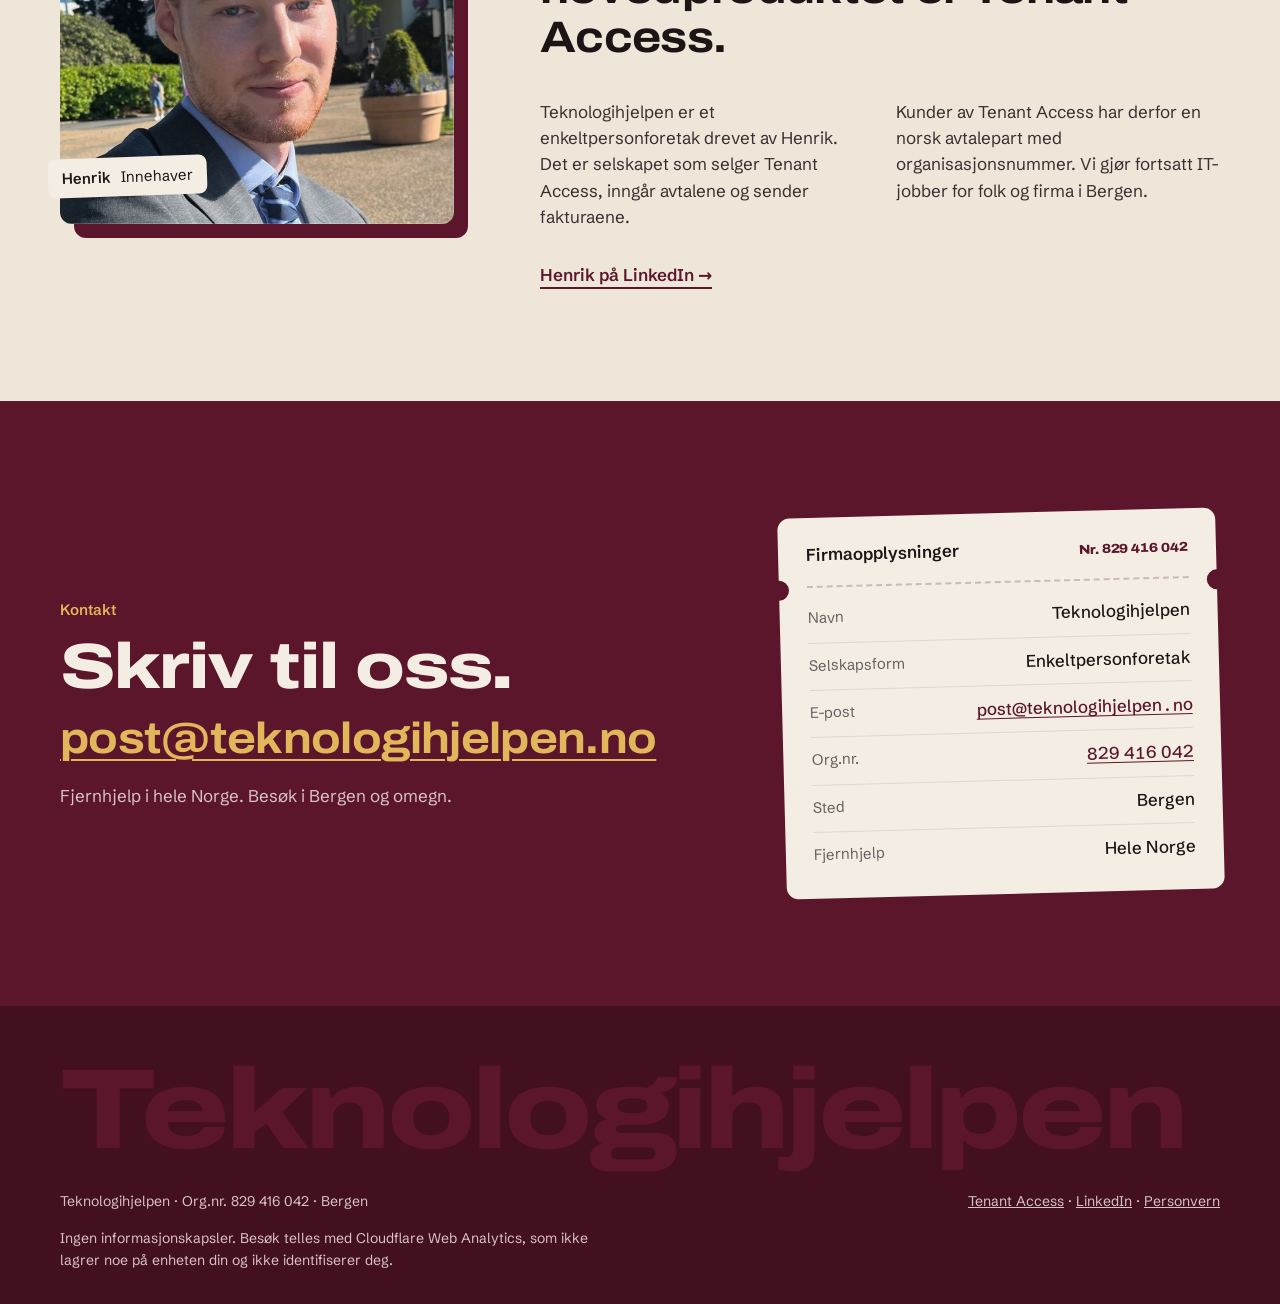
==== commit 00300559: "Plainer Tenant Access wording and correct the deploy notes Co-Authored-By: Claude Opus 5.5 <noreply@" ====
--- a/index.html
+++ b/index.html
@@ -90,7 +90,7 @@
         </div>
         <div class="ta-grid">
           <div class="ta-copy">
-            <p class="lead">Tenant Access lar ansatte logge inn med Google eller Microsoft, og gir administratoren ett sted å styre hvem som får tilgang til hva. Slutter noen, stenger du alt med ett klikk.</p>
+            <p class="lead">Tenant Access lar ansatte logge inn med Google eller Microsoft, og gir administratoren ett sted å styre hvem som får tilgang til hva. Slutter noen, stenger du tilgangen til alle appene med ett klikk.</p>
             <ol class="points">
               <li><strong>For små bedrifter.</strong> Laget for firma med 5 til 50 ansatte som bruker verktøy som Grafana, Outline og Gitea.</li>
               <li><strong>Hver bedrift for seg.</strong> Data fra én bedrift kan ikke leses av en annen. Skillet håndheves i selve databasen.</li>
@@ -172,7 +172,7 @@
           <p class="statement">Teknologihjelpen startet som IT-hjelp i Sunnfjord. Nå holder vi til i Bergen, og hovedproduktet er Tenant Access.</p>
           <div class="about-cols">
             <p>Teknologihjelpen er et enkeltpersonforetak drevet av Henrik. Det er selskapet som selger Tenant Access, inngår avtalene og sender fakturaene.</p>
-            <p>Kunder av Tenant Access har altså en norsk avtalepart med organisasjonsnummer, ikke bare en nettside. Vi gjør fortsatt IT-jobber for folk og firma i Bergen.</p>
+            <p>Kunder av Tenant Access har derfor en norsk avtalepart med organisasjonsnummer. Vi gjør fortsatt IT-jobber for folk og firma i Bergen.</p>
           </div>
           <p class="about-link"><a class="arrow-link" href="https://www.linkedin.com/in/henvagdev/">Henrik på LinkedIn <span aria-hidden="true">→</span></a></p>
         </div>
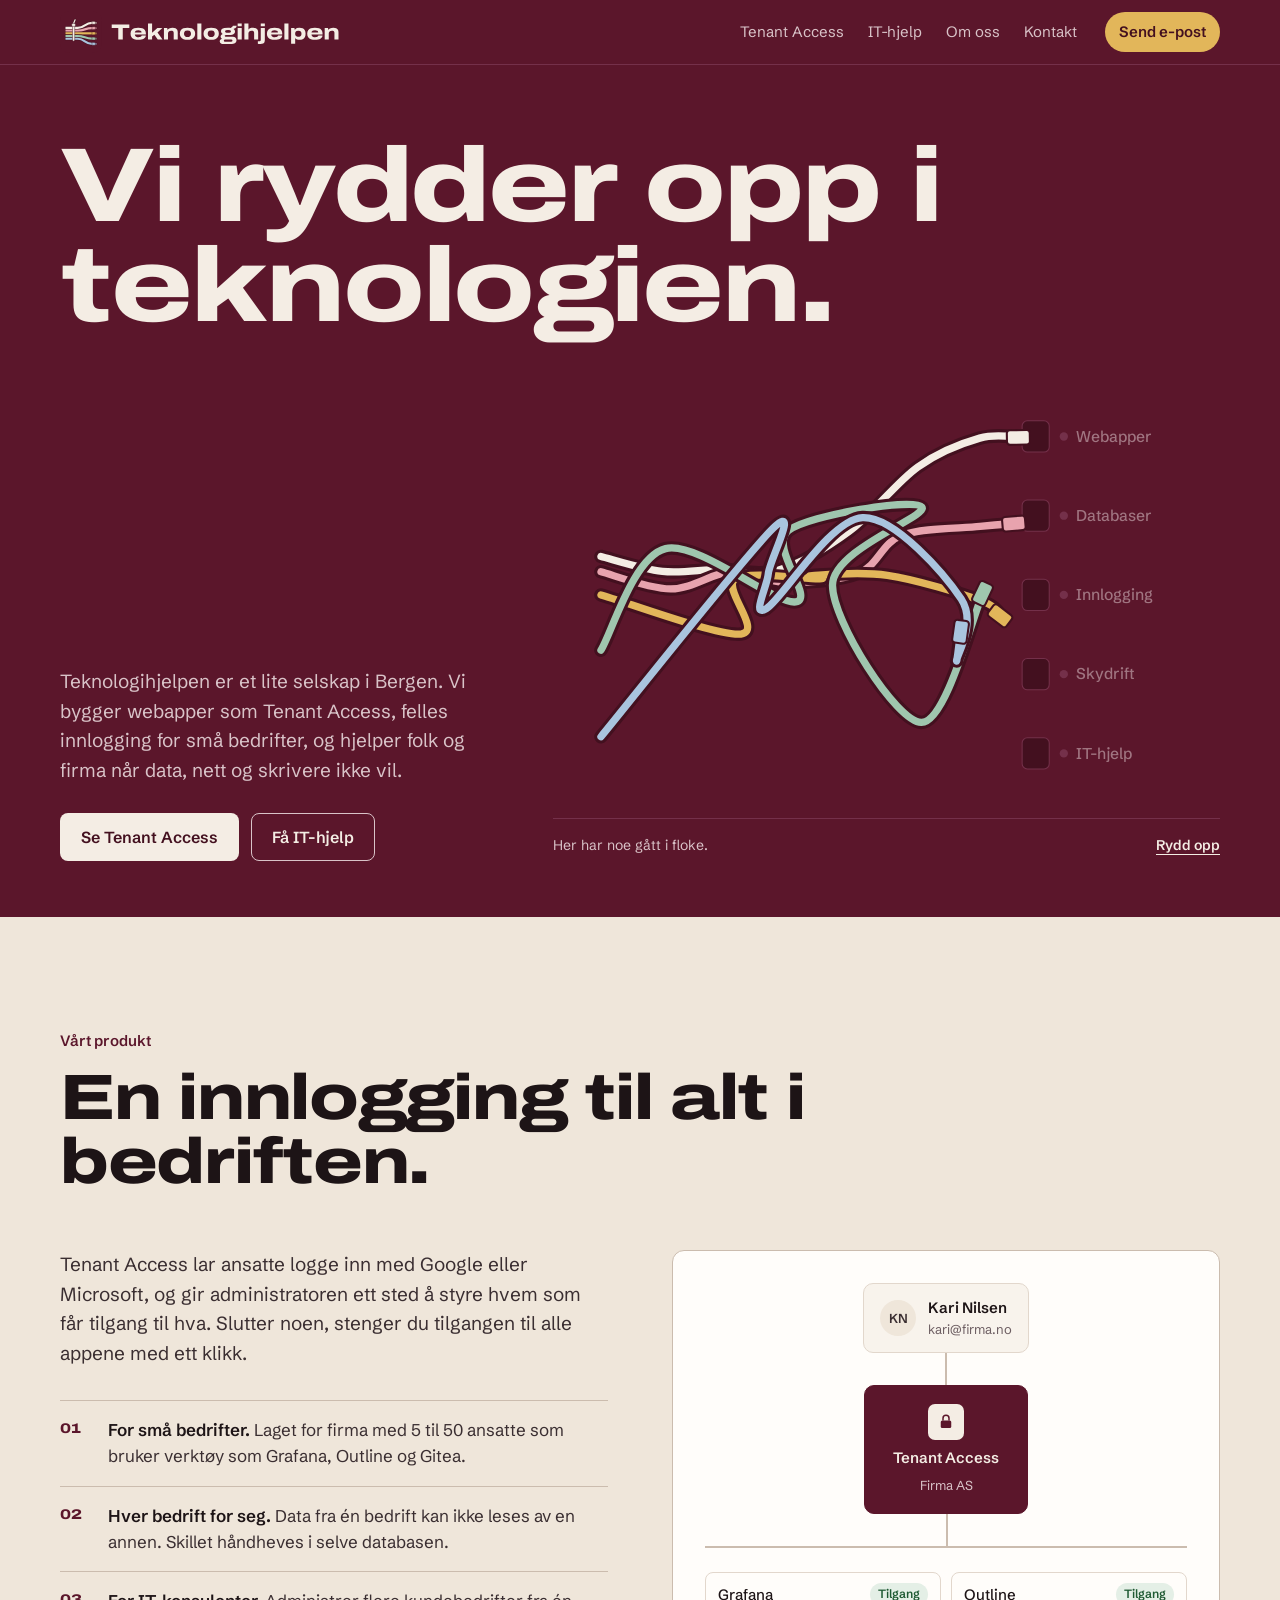
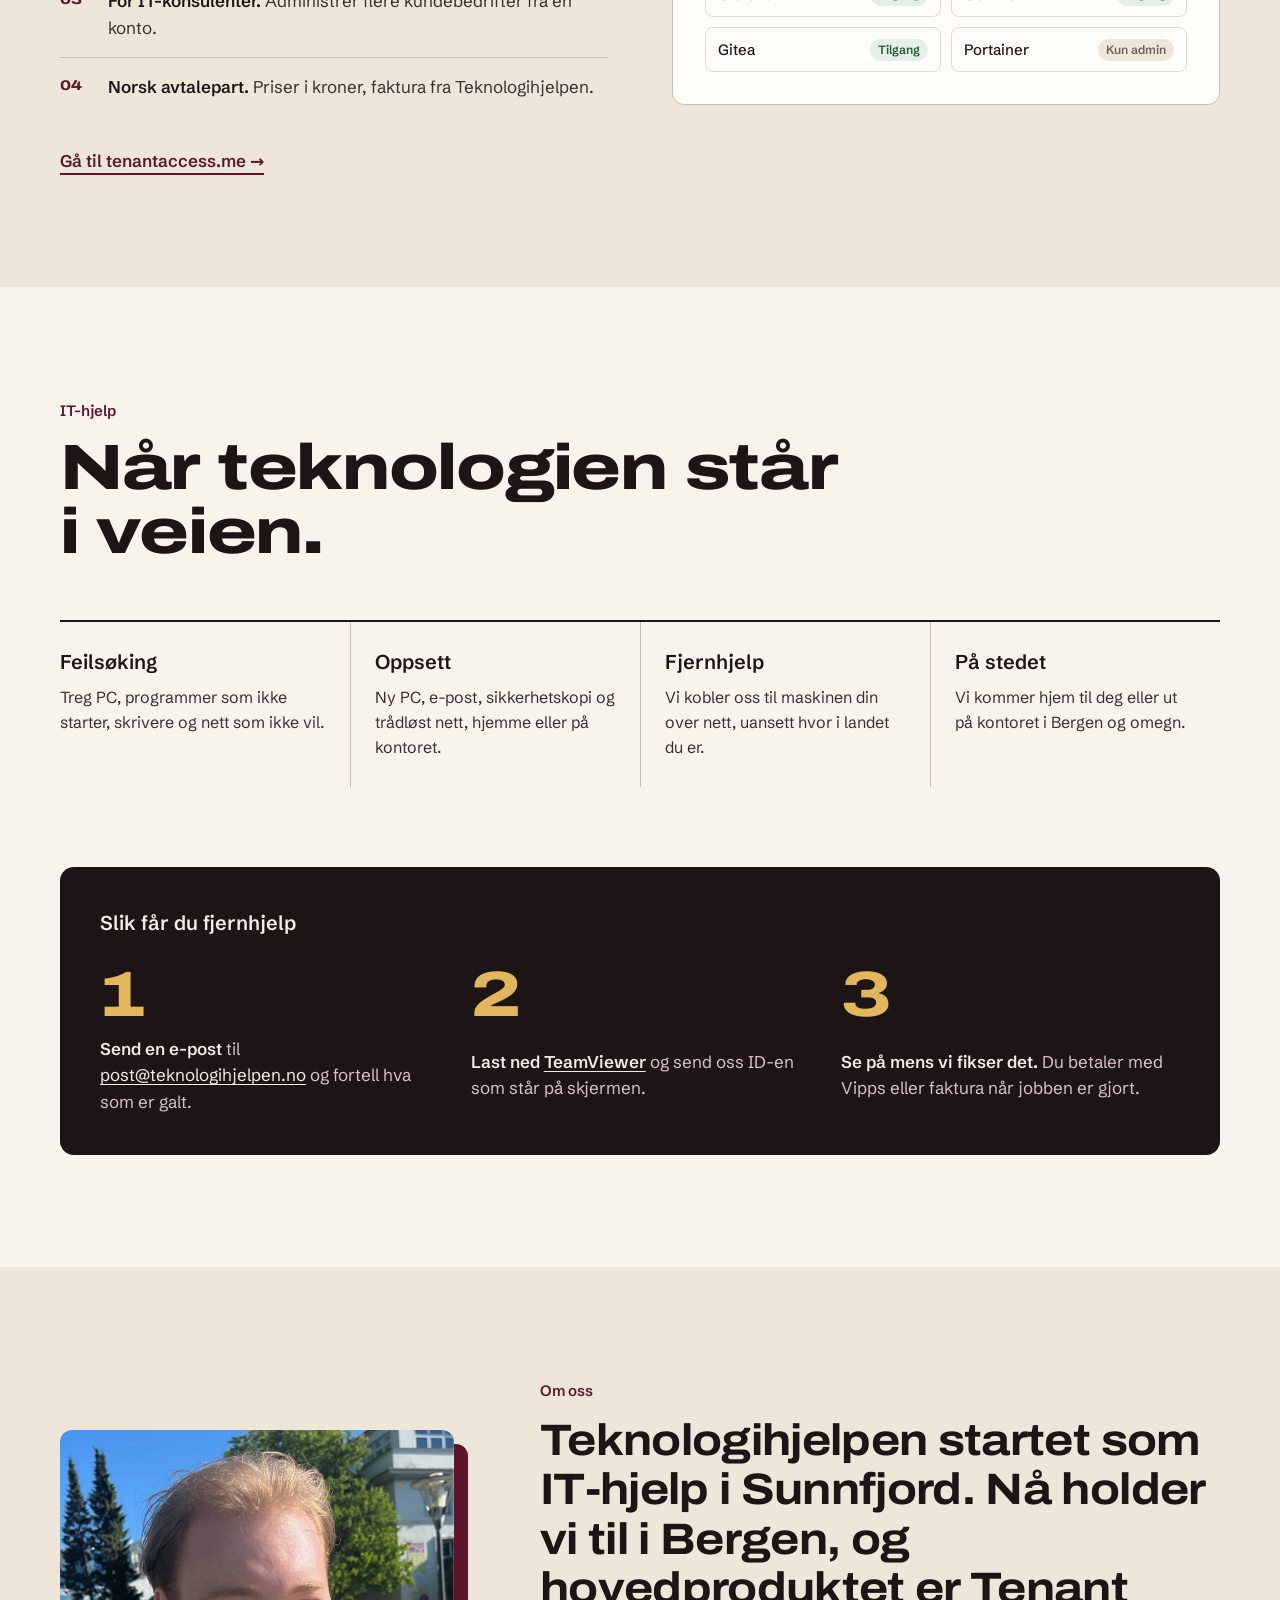
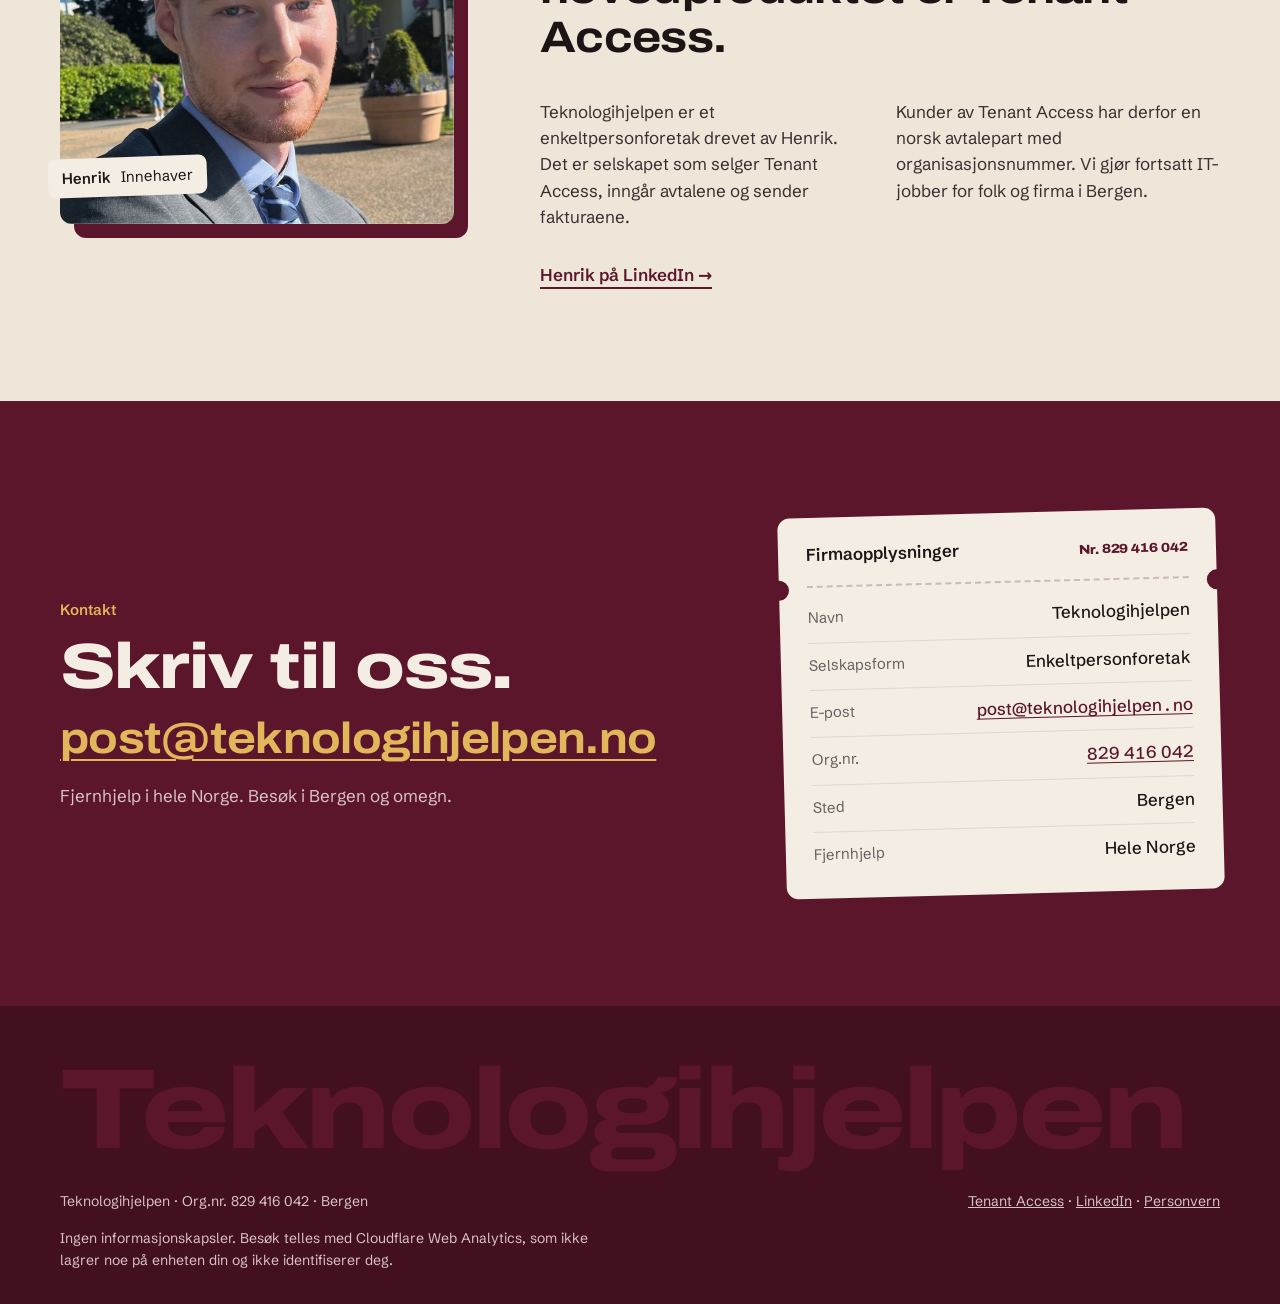
==== commit de572a42: "Add robots.txt, sitemap and canonical link" ====
--- a/index.html
+++ b/index.html
@@ -14,6 +14,7 @@
   <meta property="og:site_name" content="Teknologihjelpen">
   <meta property="og:title" content="Teknologihjelpen: IT-hjelp og programvare fra Bergen">
   <meta property="og:description" content="Vi bygger webapper som Tenant Access, felles innlogging for små bedrifter, og hjelper folk og firma med data, nett og skrivere.">
+  <link rel="canonical" href="https://teknologihjelpen.no/">
   <meta property="og:url" content="https://teknologihjelpen.no/">
   <meta property="og:image" content="https://teknologihjelpen.no/bilder/logo/og-image.png">
   <meta property="og:image:width" content="1200">
